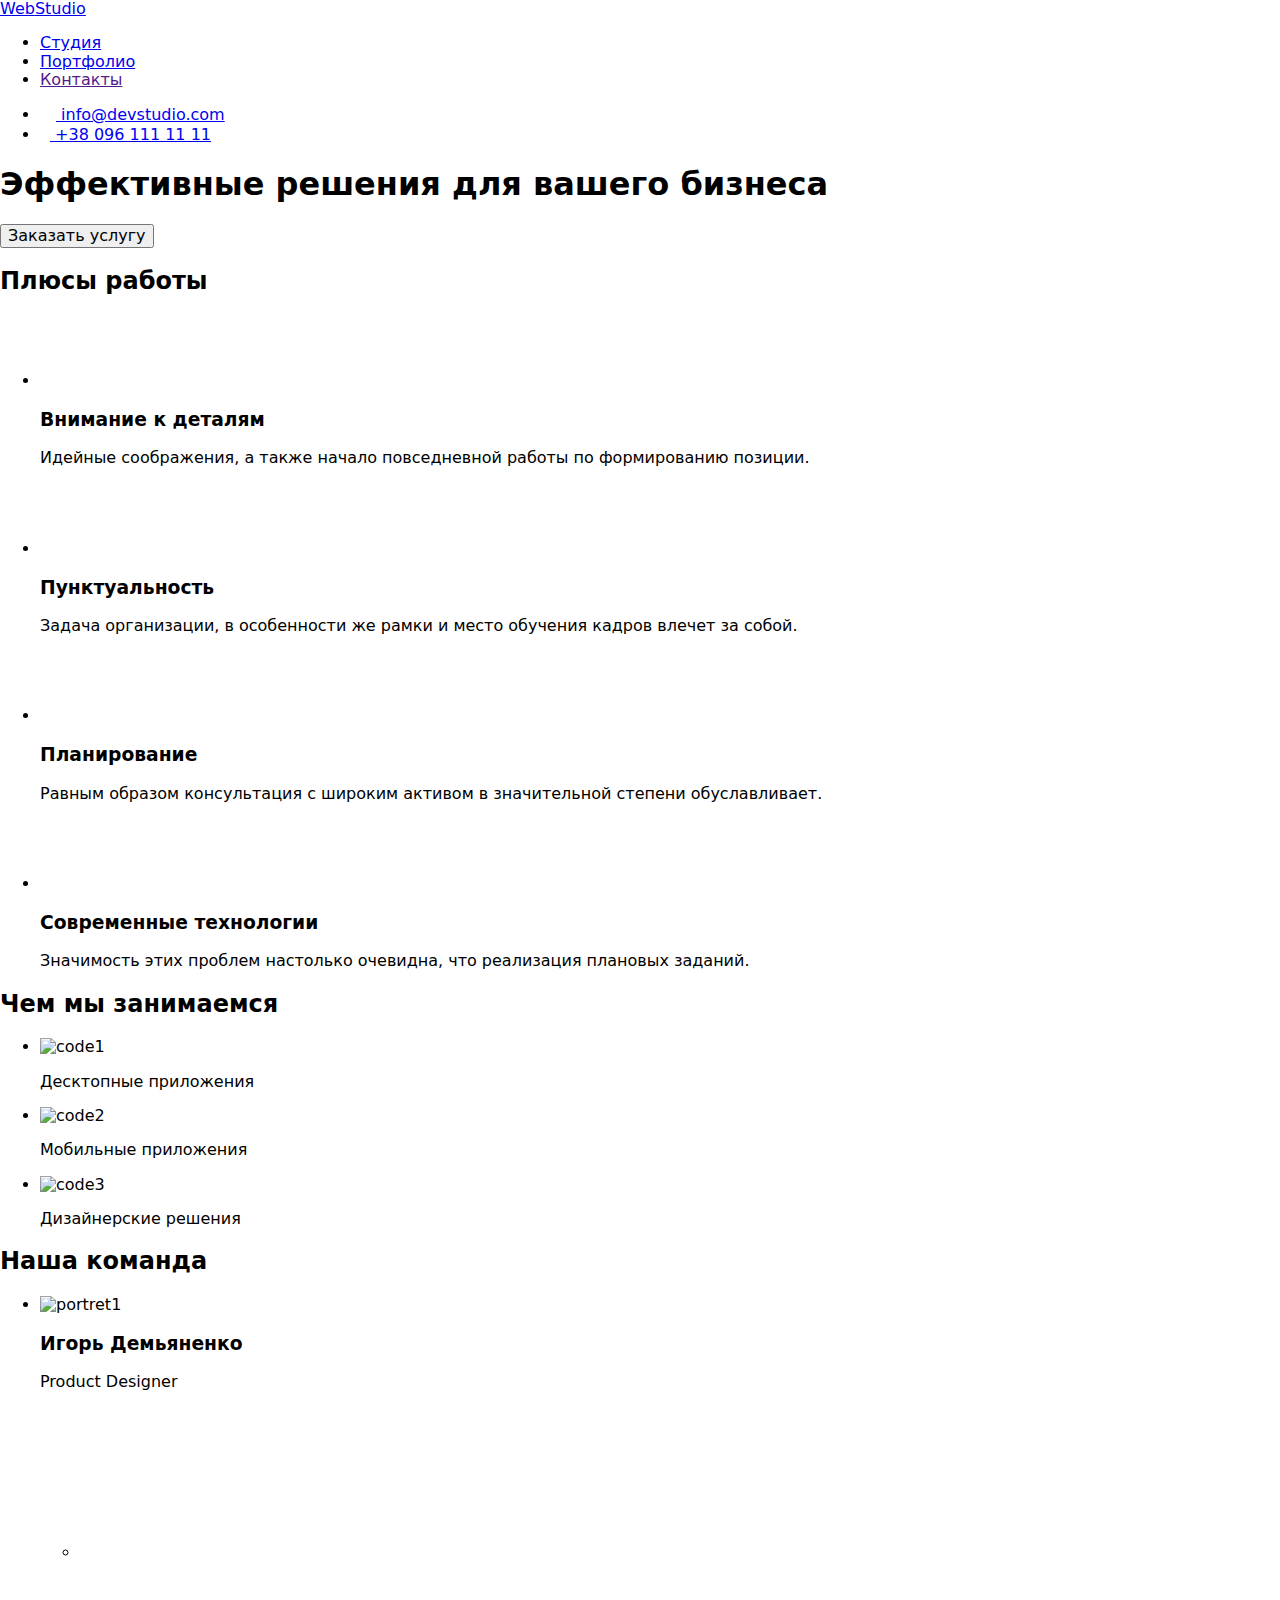
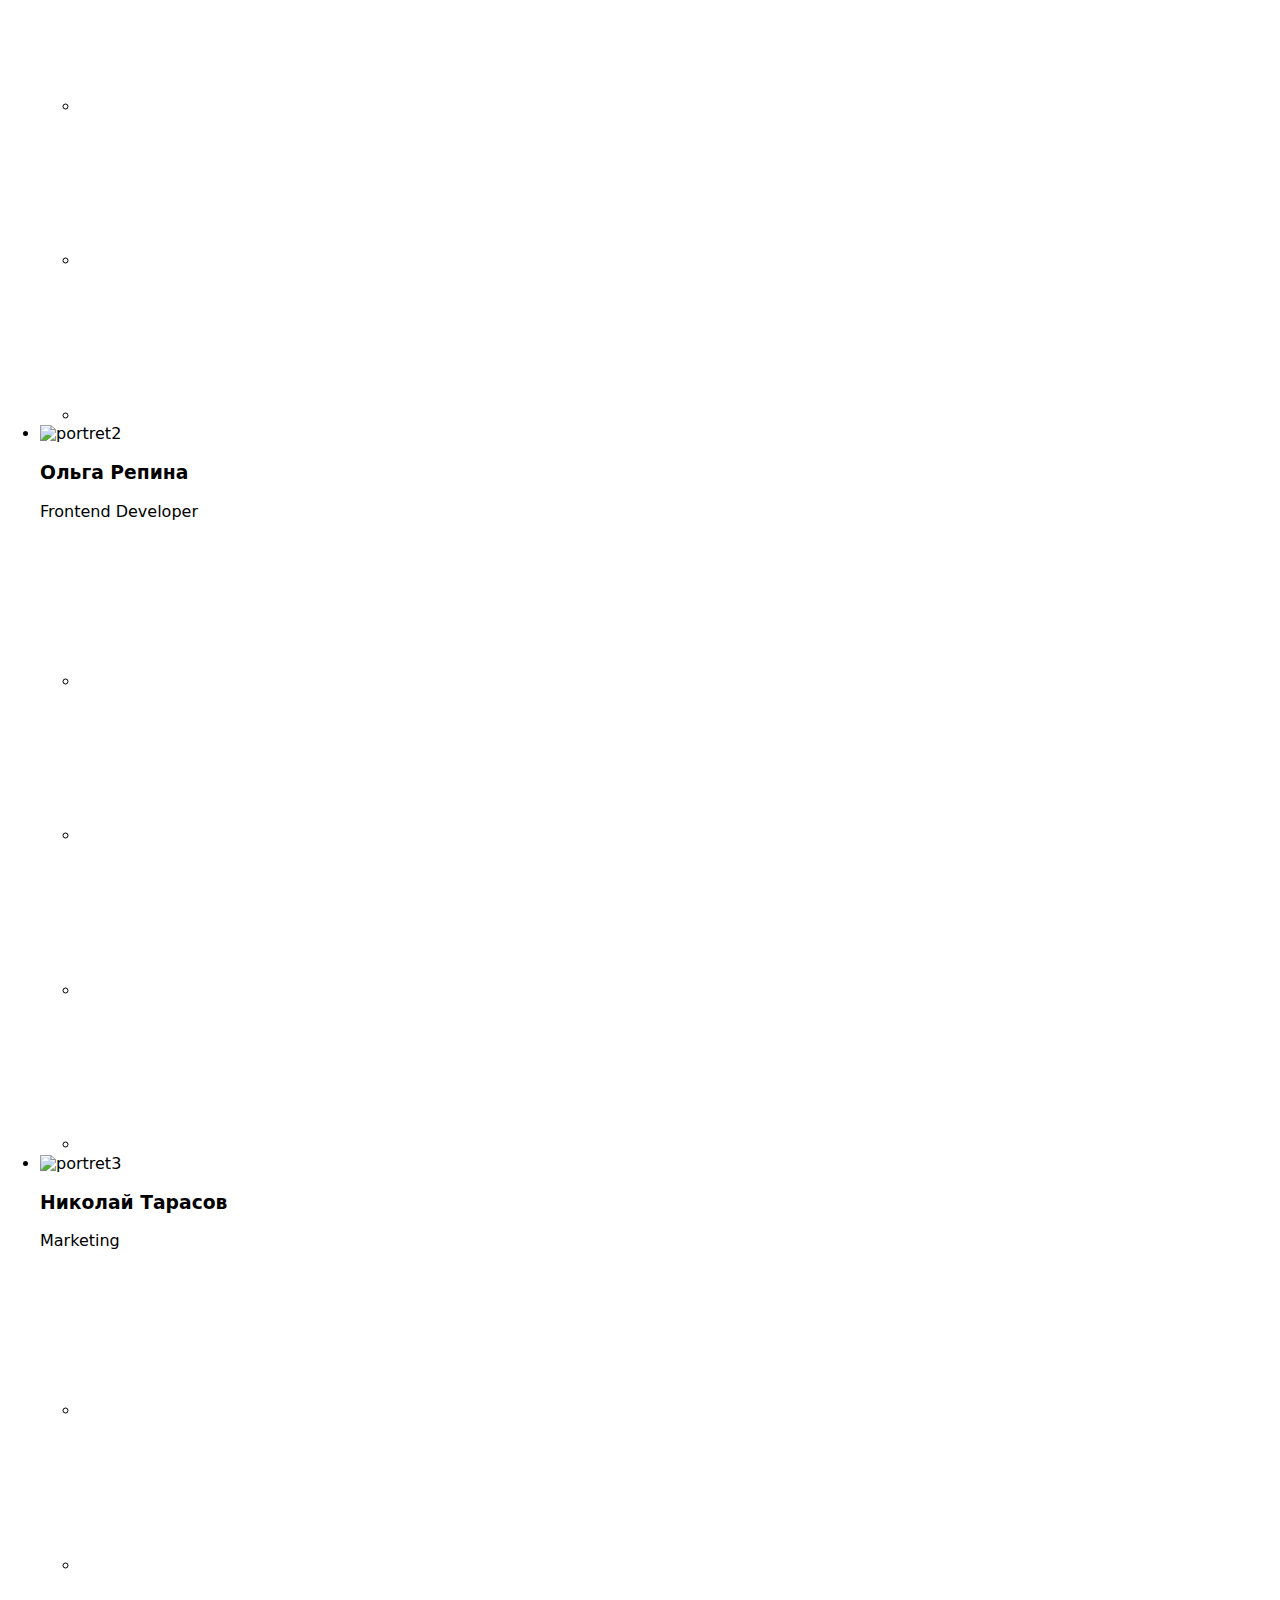
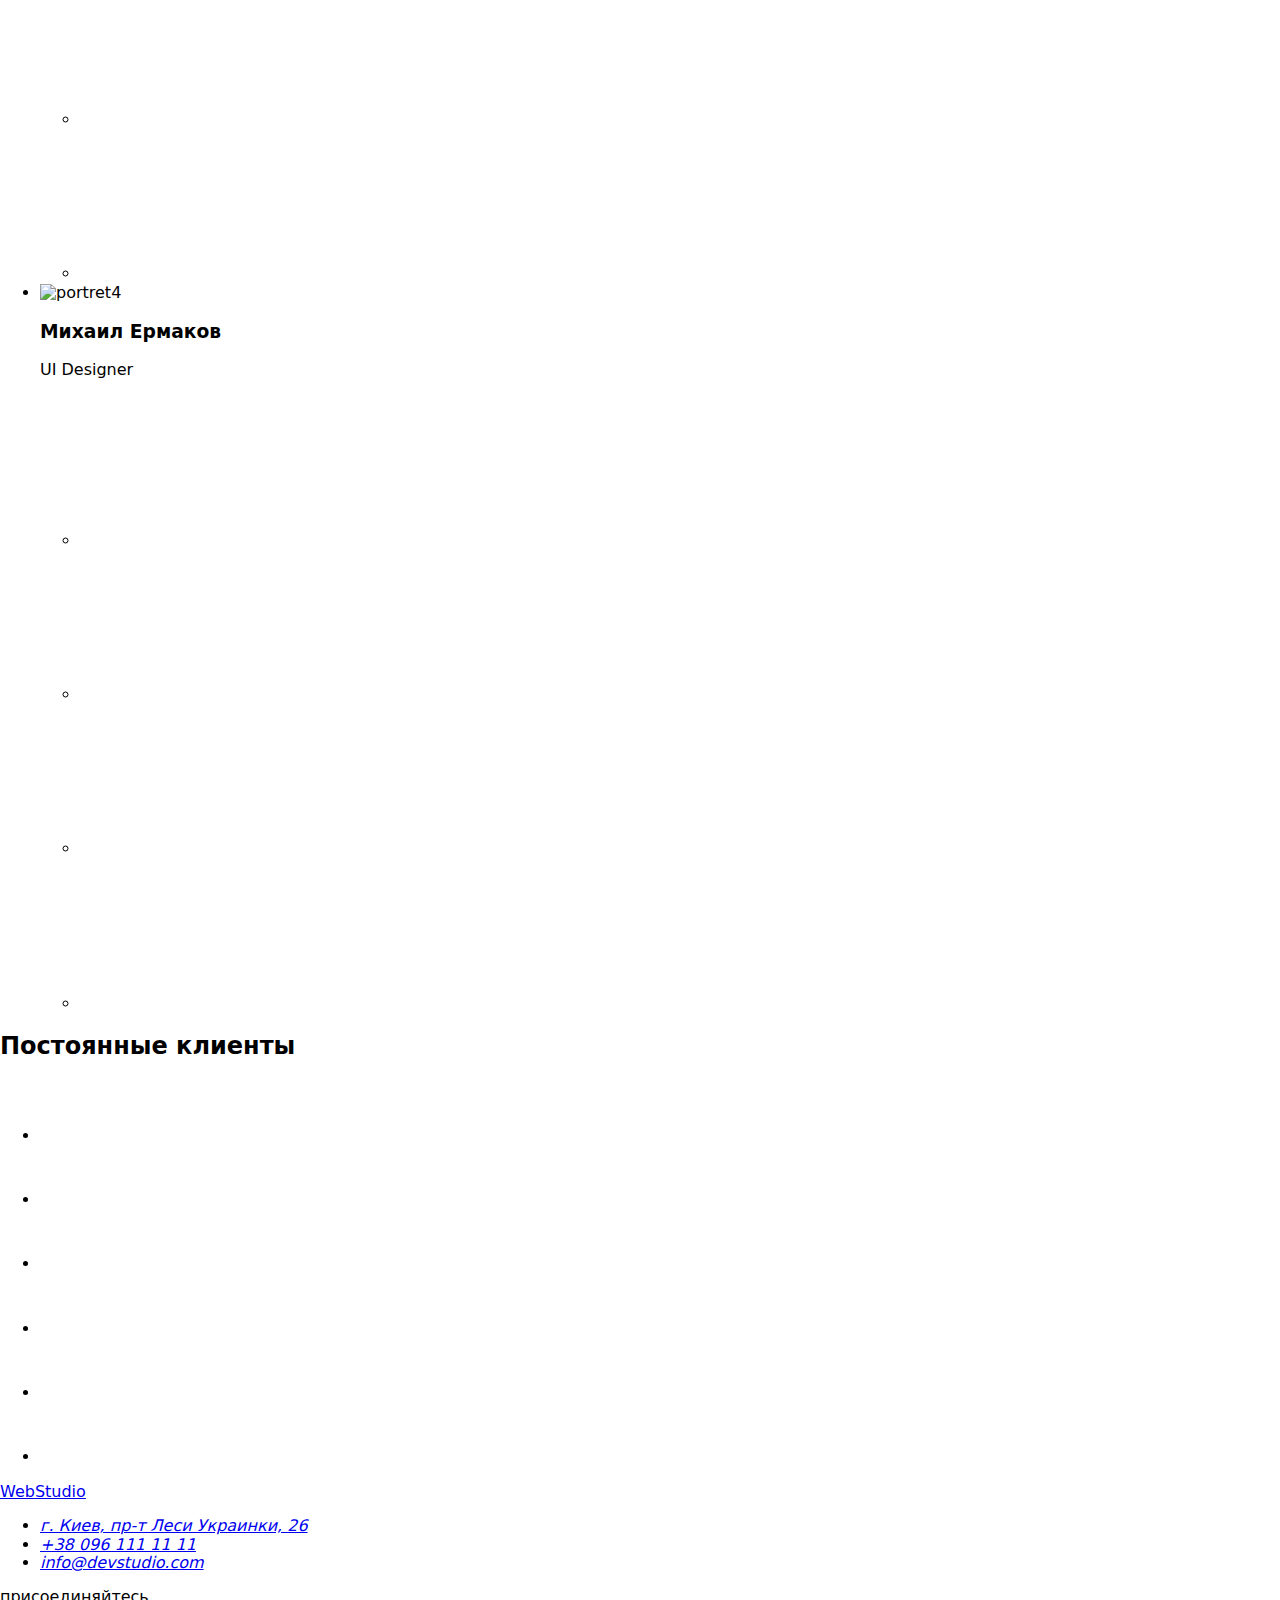
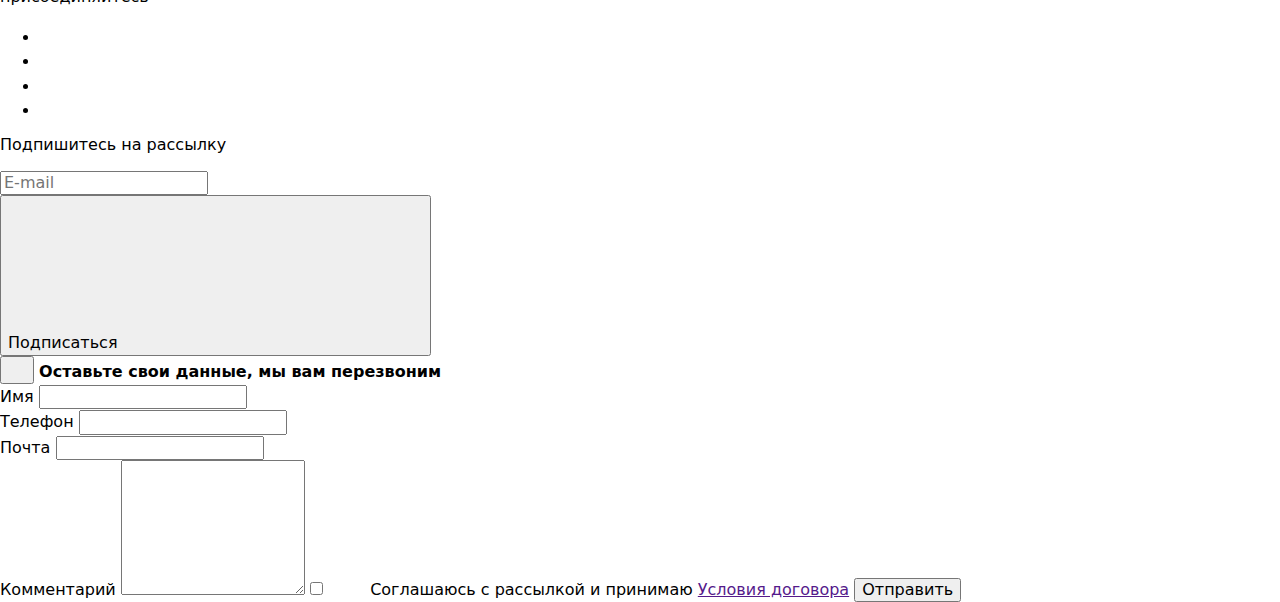
==== index.html @ b05cff01 "Add files via upload" ====
<!DOCTYPE html>
<html lang="ru">
  <head>
    <meta charset="UTF-8" />
    <meta http-equiv="X-UA-Compatible" content="IE=edge" />
    <meta name="viewport" content="width=device-width, initial-scale=1.0" />
    <title>Document</title>

    <!--нормализация стилей-->
    <link
      rel="stylesheet"
      href="https://cdn.jsdelivr.net/npm/modern-normalize@1.1.0/modern-normalize.min.css"
    />

    <!--стили css-->
    <link rel="stylesheet" href="css/style.css"/>
    <link rel="stylesheet" href="./sass/main.css.map">

    <!--шрифты-->

    <link rel="preconnect" href="https://fonts.googleapis.com" />
    <link rel="preconnect" href="https://fonts.gstatic.com" crossorigin />
    <link
      href="https://fonts.googleapis.com/css2?family=Raleway:wght@700&family=Roboto:wght@400;500;700;900&display=swap"
      rel="stylesheet"
    />
  </head>
  <body>
    <header class="header">
      <div class="container header-container">
        <nav class="nav">
          <a class="list link" href="/">Web<span class="list-logo">Studio</span></a
          >
          <ul class="nav-list list">
            <li class="nav-list-item">
              <a class="nav-link current link" href="./index.html"> Студия </a>
            </li>
            <li class="nav-list-item">
              <a class="nav-link link" href="./portfolio.html"> Портфолио </a>
            </li>
            <li><a class="nav-link link" href=""> Контакты </a></li>
          </ul>
        </nav>

        <ul class="header-info-txt list">
          <li class="header-info-item">
            <a class="header-info link" href="mailoto:info@devstudio.com">
              <svg class="header-ikon" width="16px" height="12px">
                <use href="./img/icons.svg/icons.svg.svg#post"></use>
              </svg>
              info@devstudio.com
            </a>
          </li>
          <li>
            <a class="header-info link" href="tel:+380961111111">
              <svg class="header-ikon" width="10px" height="16px">
                <use href="./img/icons.svg/icons.svg.svg#tel"></use>
              </svg>
              +38 096 111 11 11
            </a>
          </li>
        </ul>
      </div>
    </header>

    <main>
      <section class="hero overlay">
        <div class="container">
          <h1 class="hero-title">Эффективные решения для вашего бизнеса</h1>
          <button class="main_btn" type="button" data-modal-open>
            <span class="button-txt">Заказать услугу</span>
          </button>
        </div>
      </section>

      <section class="work-adds section">
        <div class="container">
          <h2 class="adds-title-main">Плюсы работы</h2>
          <ul class="adds-about list">
            <li class="adds-list">
              <div class="adds-antenna">
                <svg class="" width="70" height="70">
                  <use href="./img/icons.svg/icons.svg.svg#antenna"></use>
                </svg>
              </div>
              <h3 class="adds-title">Внимание к деталям</h3>
              <p class="adds-text">
                Идейные соображения, а также начало повседневной работы по
                формированию позиции.
              </p>
            </li>
            <li class="adds-list adds-clock">
              <div class="adds-antenna">
                <svg class="" width="70" height="70">
                  <use href="./img/icons.svg/icons.svg.svg#clock"></use>
                </svg>
              </div>
              <h3 class="adds-title">Пунктуальность</h3>
              <p class="adds-text">
                Задача организации, в особенности же рамки и место обучения
                кадров влечет за собой.
              </p>
            </li>
            <li class="adds-list adds-diagram">
              <div class="adds-antenna">
                <svg class="" width="70" height="70">
                  <use href="./img/icons.svg/icons.svg.svg#comp"></use>
                </svg>
              </div>
              <h3 class="adds-title">Планирование</h3>
              <p class="adds-text">
                Равным образом консультация с широким активом в значительной
                степени обуславливает.
              </p>
            </li>
            <li class="adds-list adds-astronaut">
              <div class="adds-antenna">
                <svg class="" width="70" height="70">
                  <use href="./img/icons.svg/icons.svg.svg#astronaut"></use>
                </svg>
              </div>
              <h3 class="adds-title">Современные технологии</h3>
              <p class="adds-text">
                Значимость этих проблем настолько очевидна, что реализация
                плановых заданий.
              </p>
            </li>
          </ul>
        </div>
      </section>

      <section class="about section">
        <div class="container">
          <h2 class="about-us">Чем мы занимаемся</h2>
          <ul class="about-us-list list">
            <li class="about-us-img">
              <div class="about-container">
                <img src="img/img.jpg" alt="code1" width="370" />
                <p class="about-txt">Десктопные приложения</p>
              </div>
            </li>

            <li class="about-us-img">
              <div class="about-container">
                <img src="img/img(1).jpg" alt="code2" width="370" />
                <p class="about-txt">Мобильные приложения</p>
              </div>
            </li>

            <li class="about-us-img">
              <div class="about-container">
                <img src="img/img(2).jpg" alt="code3" width="370" />
                <p class="about-txt">Дизайнерские решения</p>
              </div>
            </li>
          </ul>
        </div>
      </section>

      <section class="team section">
        <div class="container">
          <h2 class="team-title">Наша команда</h2>

          <ul class="team-people list">
            <li class="team-people-img">
              <img
                src="img/port.1.jpg"
                alt="portret1"
                width="270"
                height="260"
              />
              <div class="team-people-info">
                <h3 class="team-names">Игорь Демьяненко</h3>
                <p class="team-work">Product Designer</p>
                <ul class="social list link">
                  <li class="social-item">
                    <a class="social-link" href="" aria-label="instagram">
                      <svg class="team-icons">
                        <use
                          class="displsy"
                          href="./img/icons.svg/icons.svg.svg#instagram"
                        ></use>
                      </svg>
                    </a>
                  </li>

                  <li class="social-item">
                    <a class="social-link" href="" aria-label="twitter">
                      <svg class="team-icons">
                        <use
                          href="./img/icons.svg/icons.svg.svg#twitter"
                          width="20px"
                          height="20px"
                        ></use>
                      </svg>
                    </a>
                  </li>

                  <li class="social-item">
                    <a class="social-link" href="" aria-label="facebook">
                      <svg class="team-icons">
                        <use
                          href="./img/icons.svg/icons.svg.svg#faceboock"
                          width="20px"
                          height="20px"
                        ></use>
                      </svg>
                    </a>
                  </li>

                  <li class="social-item">
                    <a class="social-link" href="" aria-label="linkedin">
                      <svg class="team-icons">
                        <use
                          href="./img/icons.svg/icons.svg.svg#linkedin"
                          width="20px"
                          height="20px"
                        ></use>
                      </svg>
                    </a>
                  </li>
                </ul>
              </div>
            </li>

            <li class="team-people-img">
              <img
                src="img/port.2.jpg"
                alt="portret2"
                width="270"
                height="260"
              />
              <div class="team-people-info">
                <h3 class="team-names">Ольга Репина</h3>
                <p class="team-work">Frontend Developer</p>

                <ul class="social list link">
                  <li class="social-item">
                    <a class="social-link" href="" aria-label="instagram">
                      <svg class="team-icons">
                        <use
                          class="displsy"
                          href="./img/icons.svg/icons.svg.svg#instagram"
                        ></use>
                      </svg>
                    </a>
                  </li>
                  <li class="social-item">
                    <a class="social-link" href="" aria-label="twitter">
                      <svg class="team-icons">
                        <use
                          href="./img/icons.svg/icons.svg.svg#twitter"
                          width="20px"
                          height="20px"
                        ></use>
                      </svg>
                    </a>
                  </li>

                  <li class="social-item">
                    <a class="social-link" href="" aria-label="facebook">
                      <svg class="team-icons">
                        <use
                          href="./img/icons.svg/icons.svg.svg#faceboock"
                          width="20px"
                          height="20px"
                        ></use>
                      </svg>
                    </a>
                  </li>

                  <li class="social-item">
                    <a class="social-link" href="" aria-label="linkedin">
                      <svg class="team-icons">
                        <use
                          href="./img/icons.svg/icons.svg.svg#linkedin"
                          width="20px"
                          height="20px"
                        ></use>
                      </svg>
                    </a>
                  </li>
                </ul>
              </div>
            </li>

            <li class="team-people-img">
              <img
                src="img/port3.jpg"
                alt="portret3"
                width="270"
                height="260"
              />
              <div class="team-people-info">
                <h3 class="team-names">Николай Тарасов</h3>
                <p class="team-work">Marketing</p>

                <ul class="social list link">
                  <li class="social-item">
                    <a class="social-link" href="" aria-label="instagram">
                      <svg class="team-icons">
                        <use
                          class="displsy"
                          href="./img/icons.svg/icons.svg.svg#instagram"
                        ></use>
                      </svg>
                    </a>
                  </li>

                  <li class="social-item">
                    <a class="social-link" href="" aria-label="twitter">
                      <svg class="team-icons">
                        <use
                          href="./img/icons.svg/icons.svg.svg#twitter"
                          width="20px"
                          height="20px"
                        ></use>
                      </svg>
                    </a>
                  </li>

                  <li class="social-item">
                    <a class="social-link" href="" aria-label="facebook">
                      <svg class="team-icons">
                        <use
                          href="./img/icons.svg/icons.svg.svg#faceboock"
                          width="20px"
                          height="20px"
                        ></use>
                      </svg>
                    </a>
                  </li>

                  <li class="social-item">
                    <a class="social-link" href="" aria-label="linkedin">
                      <svg class="team-icons">
                        <use
                          href="./img/icons.svg/icons.svg.svg#linkedin"
                          width="20px"
                          height="20px"
                        ></use>
                      </svg>
                    </a>
                  </li>
                </ul>
              </div>
            </li>

            <li class="team-people-img">
              <img
                src="img/port.4.jpg"
                alt="portret4"
                width="270"
                height="260"
              />
              <div class="team-people-info">
                <h3 class="team-names">Михаил Ермаков</h3>
                <p class="team-work">UI Designer</p>

                <ul class="social list link">
                  <li class="social-item">
                    <a class="social-link" href="" aria-label="instagram">
                      <svg class="team-icons">
                        <use
                          class="displsy"
                          href="./img/icons.svg/icons.svg.svg#instagram"
                        ></use>
                      </svg>
                    </a>
                  </li>

                  <li class="social-item">
                    <a class="social-link" href="" aria-label="twitter">
                      <svg class="team-icons">
                        <use
                          href="./img/icons.svg/icons.svg.svg#twitter"
                          width="20px"
                          height="20px"
                        ></use>
                      </svg>
                    </a>
                  </li>
                  <li class="social-item">
                    <a class="social-link" href="" aria-label="facebook">
                      <svg class="team-icons">
                        <use
                          href="./img/icons.svg/icons.svg.svg#faceboock"
                          width="20px"
                          height="20px"
                        ></use>
                      </svg>
                    </a>
                  </li>
                  <li class="social-item">
                    <a class="social-link" href="" aria-label="linkedin">
                      <svg class="team-icons">
                        <use
                          href="./img/icons.svg/icons.svg.svg#linkedin"
                          width="20px"
                          height="20px"
                        ></use>
                      </svg>
                    </a>
                  </li>
                </ul>
              </div>
            </li>
          </ul>
        </div>
      </section>

      <section>
        <div class="container">
          <h2 class="clients">Постоянные клиенты</h2>
          <ul class="clients-all list link">
            <li class="clients-info">
              <a class="clients-href" href="" aria-label="yaco">
                <svg class="clients-link" width="106" height="60">
                  <use href="./img/icons.svg/icons.svg.svg#icon-Logo-1"></use>
                </svg>
              </a>
            </li>
            <li class="clients-info">
              <a class="clients-href" href="" aria-label="yaco">
                <svg class="clients-link" width="106" height="60">
                  <use href="./img/icons.svg/icons.svg.svg#icon-Logo-3"></use>
                </svg>
              </a>
            </li>
            <li class="clients-info">
              <a class="clients-href" href="" aria-label="round">
                <svg class="clients-link" width="106" height="60">
                  <use href="./img/icons.svg/icons.svg.svg#icon-Logo-4"></use>
                </svg>
              </a>
            </li>
            <li class="clients-info">
              <a class="clients-href" href="" aria-label="foster">
                <svg class="clients-link" width="106" height="60">
                  <use href="./img/icons.svg/icons.svg.svg#icon-Logo-5"></use>
                </svg>
              </a>
            </li>
            <li class="clients-info">
              <a class="clients-href" href="" aria-label="brand">
                <svg class="clients-link" width="106" height="60">
                  <use href="./img/icons.svg/icons.svg.svg#icon-Logo-6"></use>
                </svg>
              </a>
            </li>
            <li class="clients-info">
              <a class="clients-href" href="" aria-label="line">
                <svg class="clients-link" width="106" height="60">
                  <use href="./img/icons.svg/icons.svg.svg#icon-Logo-2"></use>
                </svg>
              </a>
            </li>
          </ul>
        </div>
      </section>
    </main>

    <footer class="footer">
      <div class="container footer-box">
        <div class="rg-adress">
          <a class="header-list-footer link" href="/"
            >Web<span class="footer-logo">Studio</span></a
          >

          <address class="footer-addres link">
            <ul class="footer-list list">
              <li class="footer-list-item">
                <a
                  class="footer-item-first link"
                  href="г. Киев, пр-т Леси Украинки, 26"
                  >г. Киев, пр-т Леси Украинки, 26</a
                >
              </li>
              <li class="footer-list-item">
                <a class="footer-item link" href="tel:+380961111111"
                  >+38 096 111 11 11</a
                >
              </li>
              <li class="footer-list-item">
                <a class="footer-item link" href="mailoto:info@devstudio.com"
                  >info@devstudio.com</a
                >
              </li>
            </ul>
          </address>
        </div>

        <div class="footer-social-linc">
          <p class="footer-title">присоединяйтесь</p>
          <ul class="footer-media link list">
            <li class="footer-list-media">
              <a class="footer-link" href="">
                <svg class="footer-icons" width="20"
                    height="20">
                  <use
                    
                    href="./img/icons.svg/icons.svg.svg#instagram"
                    
                  ></use>
                </svg>
              </a>
            </li>

            <li class="footer-list-media">
              <a class="footer-link" href="">
                <svg class="footer-icons" width="20"
                    height="20">
                  <use
                    class=""
                    href="./img/icons.svg/icons.svg.svg#twitter"
                    
                  ></use>
                </svg>
              </a>
            </li>

            <li class="footer-list-media">
              <a class="footer-link" href="">
                <svg class="footer-icons" width="20"
                    height="20">
                  <use
                    class=""
                    href="./img/icons.svg/icons.svg.svg#faceboock"
                    
                  ></use>
                </svg>
              </a>
            </li>

            <li class="footer-list-media">
              <a class="footer-link" href="">
                <svg class="footer-icons" width="20"
                    height="20">
                  <use
                    class=""
                    href="./img/icons.svg/icons.svg.svg#linkedin"
                    
                  ></use>
                </svg>
              </a>
            </li>
          </ul>
        </div>
        <div class="subscribe-box">
          
            <p class="subscribe-txt">Подпишитесь на рассылку</p>
            <div class="form-fild-global">
            <form >
              <div class="form-fild">
            <label class="subscribe-label" for="Femail"></label>
            <input class="subscribe-input" name="Femail" id="Femail" type="text" placeholder="E-mail">
            </form>
          </div>
            <button class="subscribe-btn" type="submit">Подписаться
            <svg class="subscribe-icons">
                  <use
                    href="./img/icons.svg/icons.svg.svg#icon-icon-send"
                  ></use>
                </svg>
                </button>
          </div>
      </div>
    </footer>

    <!-- modal window-->

    <div class="backdrop is-hidden" data-modal>
      <div class="modal-wrapper">
        <button class="modal-btn" type="button" data-modal-close>
          <svg class="btm-modal-icon"width="18"
              height="18">
            <use
              
              href="./img/icons.svg/icons.svg.svg#icon-close-black"
              
            ></use>
          </svg>
        </button>
        <b class="modal-name">Оставьте свои данные, мы вам перезвоним</b>

        <form action="form" autocomplete="on">
          <div class="form-container">
            <div class="form-lines">
              <label class="form-label" for="name"> Имя</label>
               
              <input
                class="form-input"
                type="text"
                name="username"
                minlength="3"
                id="name"
                required
              />
          <svg class="icon-username icon"width="18"
              height="18">
            <use
             
              href="./img/icons.svg/icons.svg.svg#icon-person"
              
            ></use>
          </svg>
            </div>

            <div class="form-lines">
              <label 
              class="form-label"
               for="phone">
               Телефон
              </label>
            <input 
              class="form-input" 
              type="tel"
               id="phone"
               required />

                <svg class="icon-phone icon" width="18"
              height="18">
            <use
              class=""
              href="./img/icons.svg/icons.svg.svg#icon-phone"
              
            ></use>
          </svg>

              
            </div>

            <div class="form-lines">
              <label for="email" class="form-label">Почта</label>
              <input class="form-input" type="email" id="email" />
              <svg class="icon-email icon" width="18"
              height="18">
            <use
              class=""
              href="./img/icons.svg/icons.svg.svg#icon-email"
              
            ></use>
          </svg>
            </div>
             <label>
    
            <div class="">
              <label class="form-label" for="massage">Комментарий</label>
              <textarea
                class="form-textarea"
                name="massage"
                id="massage"
                rows="7"
                placeholder="Введите текст" >
              </textarea>

              <label for="agreement">
                <input class="form-checkbox" type="checkbox" name="agreement" id="agreement">

                <span class="agreement-box">
                  <svg class="agreement-icon" width="16" height="15">
            <use
              href="./img/icons.svg/icons.svg.svg#icon-Vector-4"

            ></use>
          </svg>
          <svg class="agreement-icon-done" width="16" height="15">
            <use
             
              href="./img/icons.svg/icons.svg.svg#icon-Vector-5"
              
            ></use>
          </svg>
                </span>
             </label>
                <span class="agreement-txt">Соглашаюсь с рассылкой и принимаю
                <a class="agreement-link" href="">Условия договора</a></span>

              

             </label>
                <button type="submit" class="btn-subbmit">Отправить</button>
             </label>

              <form>
            </div>
          </div>
        </form>
      </div>
    </div>

    <script src="./js/modal.js"></script>
  </body>
</html>
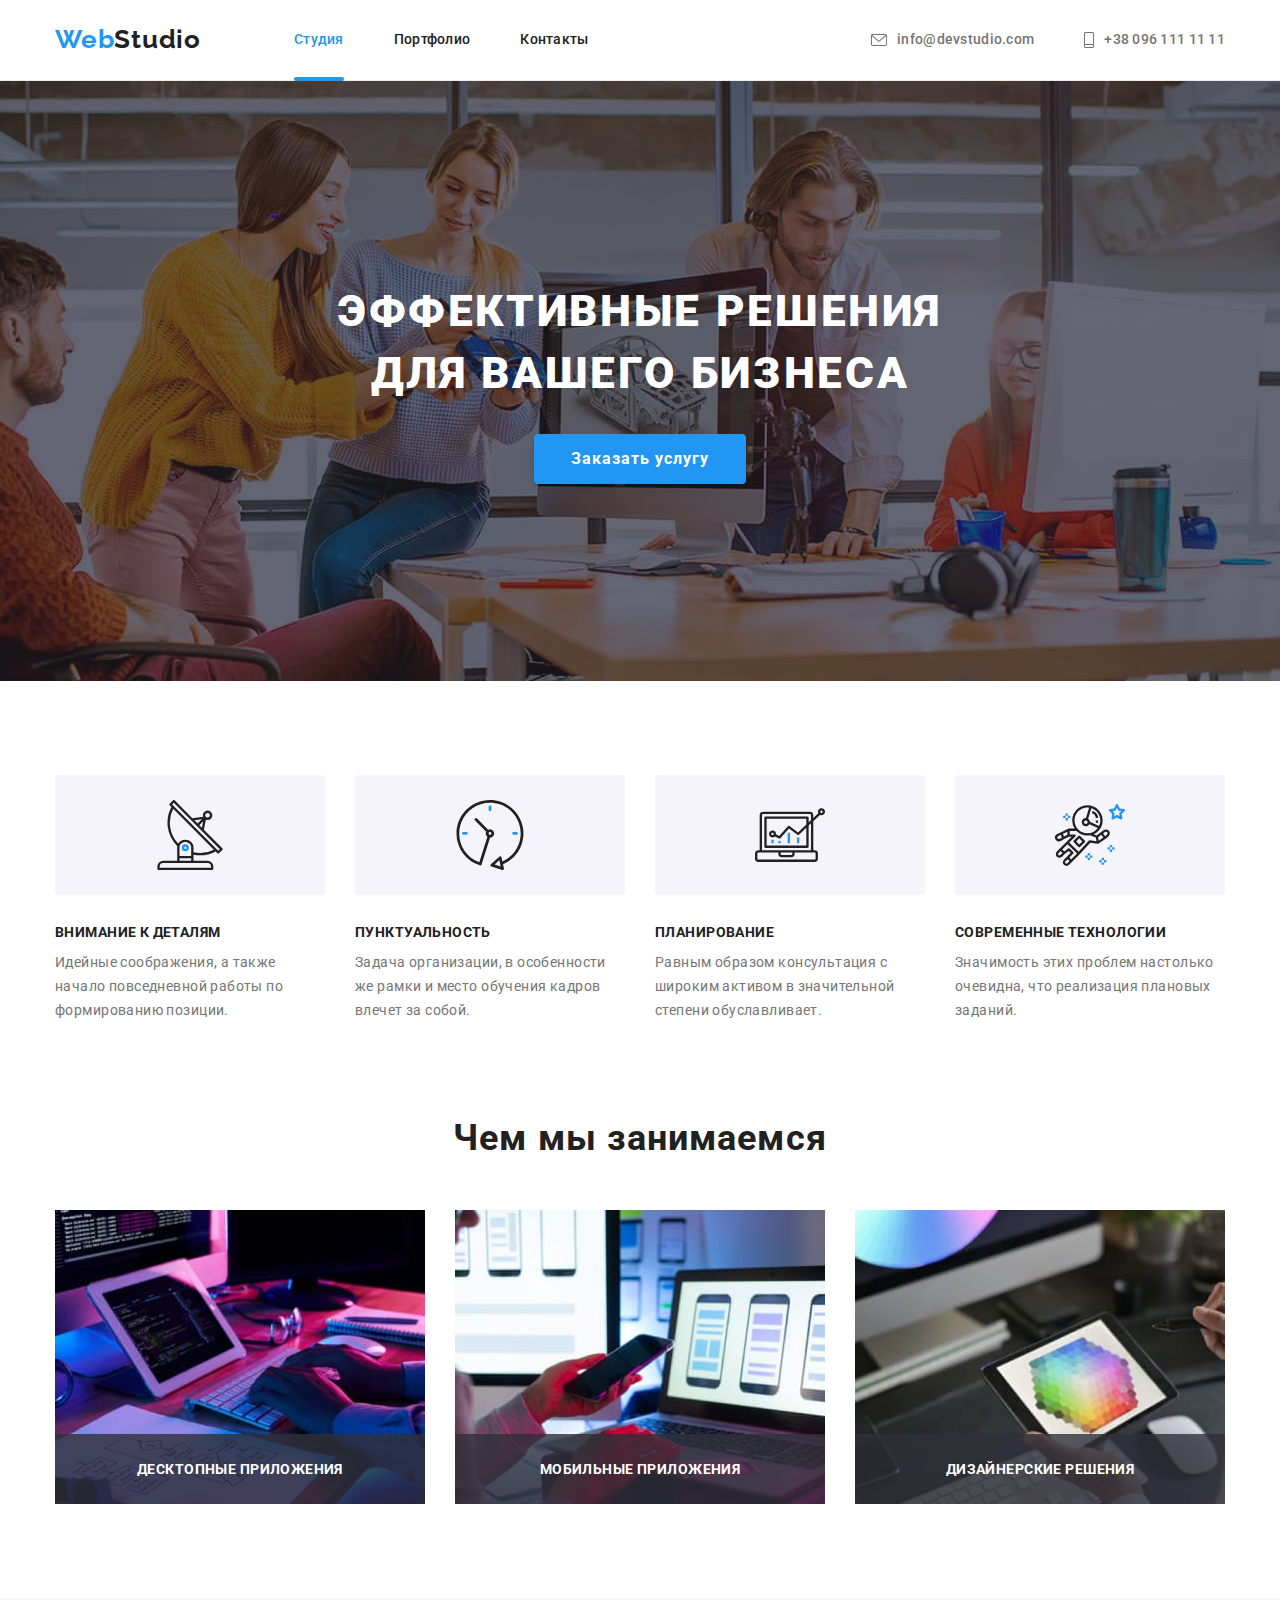
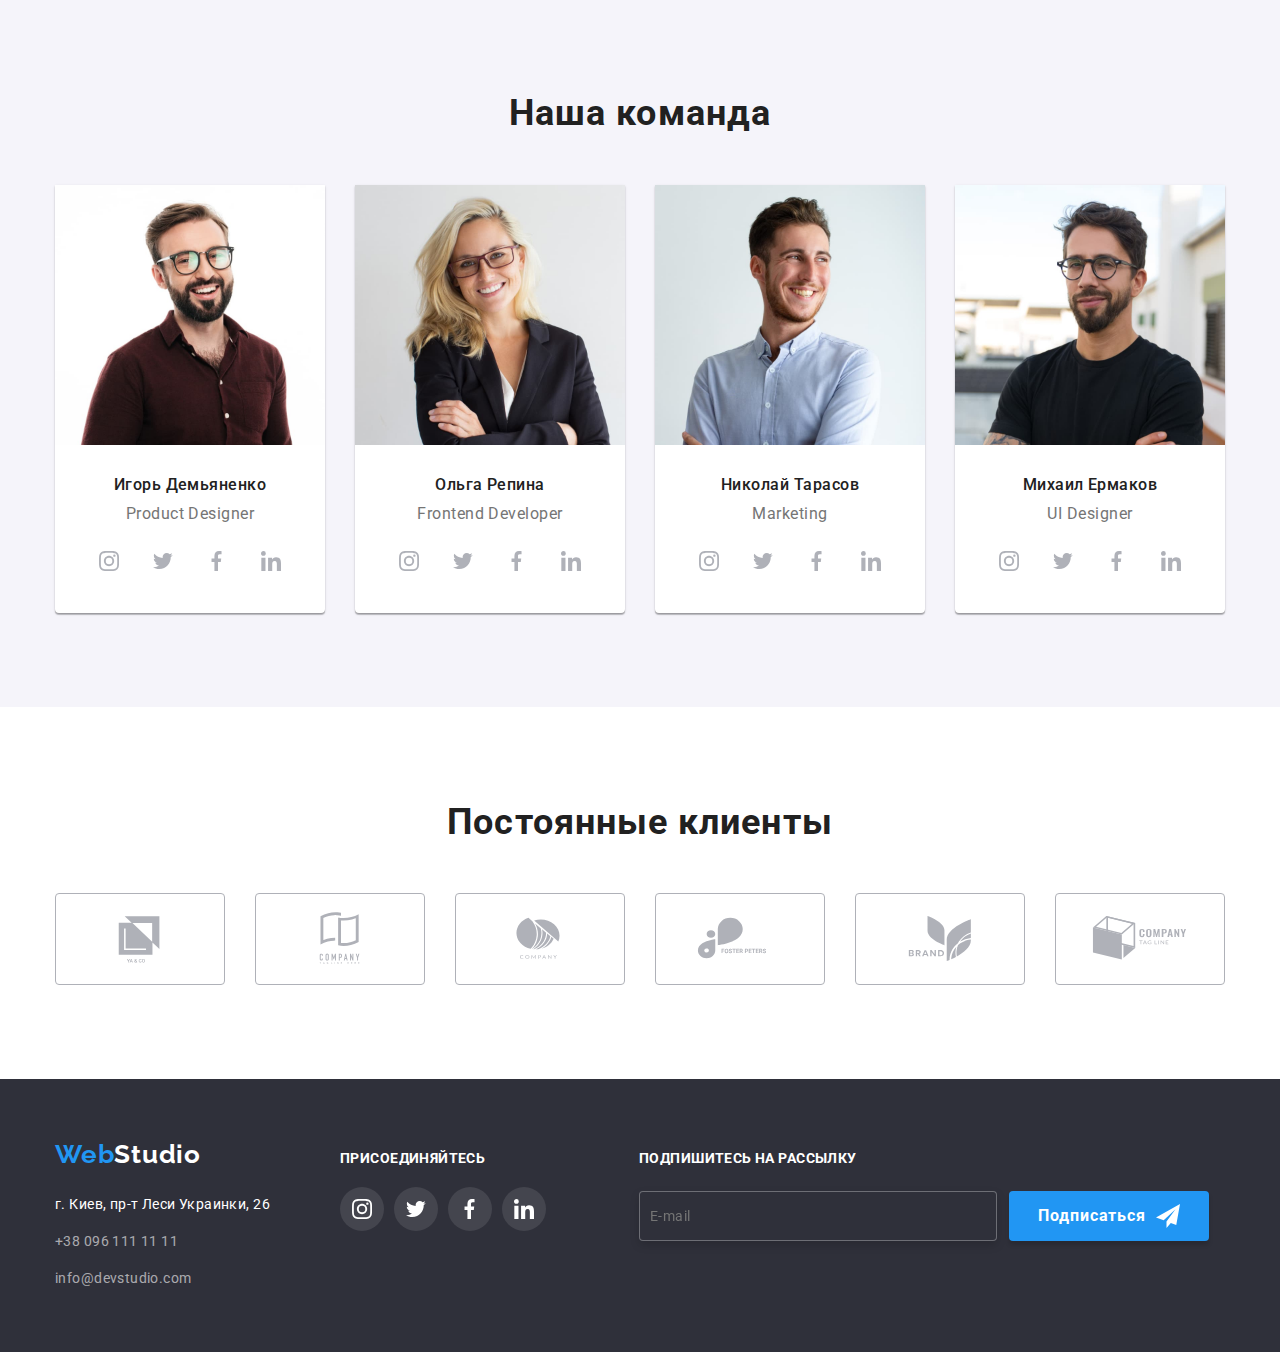
==== commit 95613299: "Add files via upload" ====
--- a/index.html
+++ b/index.html
@@ -12,9 +12,10 @@
       href="https://cdn.jsdelivr.net/npm/modern-normalize@1.1.0/modern-normalize.min.css"
     />
 
-    <!--стили css-->
-    <link rel="stylesheet" href="css/style.css"/>
-    <link rel="stylesheet" href="./sass/main.css.map">
+    <!--стили css
+    <link rel="stylesheet" href="css/style.css" />-->
+    <link rel="stylesheet" href="css/main.min.css">
+
 
     <!--шрифты-->
 
@@ -27,33 +28,34 @@
   </head>
   <body>
     <header class="header">
-      <div class="container header-container">
-        <nav class="nav">
-          <a class="list link" href="/">Web<span class="list-logo">Studio</span></a
+      <div class="container header_container">
+        <nav class="header_nav">
+          <a class="header_list link" href="/"
+            >Web<span class="header_list-logo">Studio</span></a
           >
-          <ul class="nav-list list">
-            <li class="nav-list-item">
-              <a class="nav-link current link" href="./index.html"> Студия </a>
-            </li>
-            <li class="nav-list-item">
-              <a class="nav-link link" href="./portfolio.html"> Портфолио </a>
-            </li>
-            <li><a class="nav-link link" href=""> Контакты </a></li>
+          <ul class="header_nav-list list">
+            <li class="header_nav-list-item">
+              <a class="header_nav-link header_current link" href="./index.html"> Студия </a>
+            </li>
+            <li class="header_nav-list-item">
+              <a class="header_nav-link link" href="./portfolio.html"> Портфолио </a>
+            </li>
+            <li><a class="header_nav-link link" href=""> Контакты </a></li>
           </ul>
         </nav>
 
-        <ul class="header-info-txt list">
-          <li class="header-info-item">
-            <a class="header-info link" href="mailoto:info@devstudio.com">
-              <svg class="header-ikon" width="16px" height="12px">
+        <ul class="header_info-txt list">
+          <li class="header_info-item">
+            <a class="header_info link" href="mailoto:info@devstudio.com">
+              <svg class="header_ikon" width="16px" height="12px">
                 <use href="./img/icons.svg/icons.svg.svg#post"></use>
               </svg>
               info@devstudio.com
             </a>
           </li>
           <li>
-            <a class="header-info link" href="tel:+380961111111">
-              <svg class="header-ikon" width="10px" height="16px">
+            <a class="header_info link" href="tel:+380961111111">
+              <svg class="header_ikon" width="10px" height="16px">
                 <use href="./img/icons.svg/icons.svg.svg#tel"></use>
               </svg>
               +38 096 111 11 11
@@ -177,7 +179,7 @@
                     <a class="social-link" href="" aria-label="instagram">
                       <svg class="team-icons">
                         <use
-                          class="displsy"
+                          
                           href="./img/icons.svg/icons.svg.svg#instagram"
                         ></use>
                       </svg>
@@ -462,7 +464,7 @@
 
     <footer class="footer">
       <div class="container footer-box">
-        <div class="rg-adress">
+        <div>
           <a class="header-list-footer link" href="/"
             >Web<span class="footer-logo">Studio</span></a
           >
@@ -549,7 +551,7 @@
         <div class="subscribe-box">
           
             <p class="subscribe-txt">Подпишитесь на рассылку</p>
-            <div class="form-fild-global">
+            <div class="subscribe-form-fild">
             <form >
               <div class="form-fild">
             <label class="subscribe-label" for="Femail"></label>
--- a/css/style.css
+++ b/css/style.css
@@ -0,0 +1,1130 @@
+/*font-family: 'Raleway', sans-serif;
+font-family: 'Roboto', sans-serif;
+:root {
+  --first-txt-color: #ffffff;
+  --title-txt-color: #212121;
+  --main-txt-color: #757575;
+  --footer-info-txt: rgba(255, 255, 255, 0.6);
+  --accent-txt-color: #2196f3;
+  --background-color: #2f303a;
+  --background-color-team: #f5f4fa;
+
+  --main-font: "Roboto", sans-serif;
+  --second-font: "Raleway", sans-serif;
+}
+*/
+/*
+.list {
+  padding-left: 0;
+  margin-top: 0;
+  margin-bottom: 0;
+  list-style: none;
+}
+.link {
+  text-decoration: none;
+}
+
+body {
+  font-family: var(--main-font);
+  font-size: 14px;
+  line-height: 1.14;
+  letter-spacing: 0.03em;
+  color: var(--title-txt-color);
+}
+
+h1,
+h2,
+h3,
+h4,
+p {
+  margin: 0;
+  padding: 0;
+}
+ul {
+  padding: 0;
+  margin: 0;
+}
+
+.section {
+  padding-top: 94px;
+  padding-bottom: 94px;
+}
+
+.container {
+  width: 1200px;
+  padding-left: 15px;
+  padding-right: 15px;
+  margin-right: auto;
+  margin-left: auto;
+}
+*/
+/*
+.header {
+  border-bottom: var(--first-txt-color);
+  background-color: var(--first-txt-color);
+  border-bottom: 1px solid #ececec;
+}
+
+.header-info-txt {
+  margin-left: auto;
+  display: flex;
+}
+
+.header-ikon {
+  fill: var(--main-txt-color);
+  margin-right: 10px;
+  fill: currentColor;
+  transition: color 250ms cubic-bezier(0.4, 0, 0.2, 1);
+}
+
+.nav {
+  display: flex;
+  align-items: center;
+  align-items: center;
+}
+
+.nav-list {
+  display: flex;
+  align-items: center;
+}
+
+.nav-link {
+  position: relative;
+  padding-top: 32px;
+  padding-bottom: 32px;
+  display: block;
+}
+.nav-list-item {
+  margin-right: 50px;
+}
+
+.nav-link:last-child {
+  margin-right: 0;
+}
+
+.header-container {
+  display: flex;
+  align-items: center;
+}
+
+.header-list {
+  margin-right: 93px;
+  padding-top: 24px;
+  padding-bottom: 25px;
+}
+
+.header-info {
+  padding-top: 32px;
+  padding-bottom: 32px;
+}
+
+.header-info-item {
+  margin-right: 50px;
+}
+
+.header-info:last-child {
+  margin-right: 0;
+}
+
+.header-list {
+  font-family: var(--second-font);
+  font-style: normal;
+  font-weight: bold;
+  font-size: 26px;
+  line-height: 1.2;
+
+  letter-spacing: 0.03em;
+
+  color: var(--accent-txt-color);
+}
+.header-list-logo {
+  font-family: var(--second-font);
+  font-style: normal;
+  font-weight: bold;
+  font-size: 26px;
+  line-height: 1.2;
+
+  letter-spacing: 0.03em;
+
+  color: var(--title-txt-color);
+}
+
+.nav-link {
+  font-weight: 500;
+  font-size: 14px;
+  line-height: 1.14;
+  letter-spacing: 0.02em;
+
+  color: var(--title-txt-color);
+
+  transition: color 250ms cubic-bezier(0.4, 0, 0.2, 1);
+}
+.nav-link:hover,
+.nav-link:focus {
+  color: var(--accent-txt-color);
+}
+.header-info {
+  display: flex;
+  align-items: center;
+  font-weight: 500;
+  font-size: 14px;
+  line-height: 1.14;
+  letter-spacing: 0.02em;
+
+  color: var(--main-txt-color);
+  transition: color 250ms cubic-bezier(0.4, 0, 0.2, 1);
+}
+
+.header-info:hover,
+.header-info:focus {
+  color: var(--accent-txt-color);
+}
+*/
+/*
+.hero {
+  align-items: center;
+  padding-top: 200px;
+  padding-bottom: 200px;
+  text-align: center;
+
+  background-color: var(--background-color);
+}
+
+.hero-title {
+  width: 696px;
+  margin: auto;
+
+  font-family: Roboto;
+  font-style: normal;
+  font-weight: 900;
+  font-size: 44px;
+  line-height: 1.4;
+  
+
+  text-align: center;
+  letter-spacing: 0.06em;
+  text-transform: uppercase;
+
+  color: var(--first-txt-color);
+}
+
+.main_btn {
+  margin-top: 30px;
+  border: none;
+
+  height: 50px;
+
+  background: var(--accent-txt-color);
+  box-shadow: 0px 4px 4px rgba(0, 0, 0, 0.15);
+  border-radius: 4px;
+
+  
+
+  color: var(--first-txt-color);
+  cursor: pointer;
+}
+
+.button-txt {
+  padding: 9px 31px;
+  height: 30px;
+  left: 732px;
+  top: 440px;
+
+  font-weight: bold;
+  font-size: 16px;
+
+  
+  font-family: Roboto;
+  font-style: normal;
+
+  display: flex;
+  align-items: center;
+  text-align: center;
+  letter-spacing: 0.06em;
+  line-height: 2;
+
+  color: var(--first-txt-color);
+}
+*/
+/*
+.adds-title-main {
+  visibility: hidden;
+  position: absolute;
+  width: 1px;
+  height: 1px;
+  margin: -1px;
+  padding: 0;
+  overflow: hidden;
+  border: 0;
+  clip: rect(0 0 0 0);
+}
+
+.adds-about {
+  display: flex;
+  align-items: center;
+}
+
+.adds-list {
+  margin-right: 30px;
+}
+.adds-list:last-child {
+  margin: 0;
+}
+
+.adds-title {
+  margin-bottom: 10px;
+  font-weight: bold;
+  font-size: 14px;
+  line-height: 1.14;
+  letter-spacing: 0.03em;
+  text-transform: uppercase;
+
+  color: var(--title-txt-color);
+}
+.adds-text {
+  width: 270px;
+
+  font-size: 14px;
+  line-height: 1.7;
+  
+  letter-spacing: 0.03em;
+
+  color: var(--main-txt-color);
+}
+
+.about {
+  padding-top: 0;
+}
+
+.about-us {
+  margin-bottom: 50px;
+
+  font-weight: bold;
+  font-size: 36px;
+  line-height: 1.2;
+  text-align: center;
+  letter-spacing: 0.03em;
+
+  color: var(--title-txt-color);
+}
+
+.about-us-list {
+  display: flex;
+  align-items: center;
+}
+
+.about-us-img {
+  margin-right: 30px;
+  display: block;
+  height: auto;
+  max-width: 100%;
+}
+
+.about-us-img:last-child {
+  margin: 0;
+}
+*/
+/*
+.team {
+  background-color: var(--background-color-team);
+}
+.team-title {
+  margin-bottom: 50px;
+  font-weight: bold;
+  font-size: 36px;
+  line-height: 1.2;
+  text-align: center;
+  letter-spacing: 0.03em;
+
+  color: var(--title-txt-color);
+}
+.team-people {
+  display: flex;
+  align-items: center;
+}
+
+.team-people-img {
+  text-align: center;
+  margin-right: 30px;
+  background: var(--first-txt-color);
+  
+
+  box-shadow: 0px 1px 3px rgba(0, 0, 0, 0.12), 0px 1px 1px rgba(0, 0, 0, 0.14),
+    0px 2px 1px rgba(0, 0, 0, 0.2);
+  border-radius: 0px 0px 4px 4px;
+}
+.team-people-img:last-child {
+  margin: 0;
+}
+
+.team-names {
+  font-weight: 500;
+  font-size: 16px;
+  line-height: 1.2;
+  
+
+  text-align: center;
+  letter-spacing: 0.03em;
+
+  color: var(--title-txt-color);
+}
+
+.team-work {
+  margin-top: 10px;
+  font-weight: normal;
+  font-size: 16px;
+  line-height: 1.2;
+  
+
+  text-align: center;
+  letter-spacing: 0.03em;
+
+  color: var(--main-txt-color);
+}
+*/
+/*
+.footer {
+  padding-top: 60px;
+  padding-bottom: 60px;
+
+  background-color: var(--background-color);
+}
+
+.footer-logo {
+  font-weight: bold;
+  font-size: 26px;
+  line-height: 1.2;
+  
+
+  letter-spacing: 0.03em;
+  color: var(--first-txt-color);
+}
+.header-list-footer {
+  margin-top: 60px;
+
+  font-family: Raleway;
+  font-style: normal;
+  font-weight: bold;
+  font-size: 26px;
+  line-height: 1.2;
+  
+
+  letter-spacing: 0.03em;
+
+  color: var(--accent-txt-color);
+}
+
+.footer-addres {
+  margin-top: 20px;
+}
+
+.footer-list-item {
+  margin-bottom: 9px;
+}
+.footer-list-item:last-child {
+  margin: 0;
+}
+
+.footer-item-first {
+  font-style: normal;
+  font-weight: normal;
+  font-size: 14px;
+  line-height: 2;
+  
+
+  letter-spacing: 0.03em;
+
+  color: var(--first-txt-color);
+}
+.footer-item {
+  font-style: normal;
+  font-weight: normal;
+  font-size: 14px;
+  line-height: 2;
+  
+
+  letter-spacing: 0.03em;
+
+  color: var(--footer-info-txt);
+}
+*/
+/*
+.nav-title-portfolio {
+  visibility: hidden;
+  position: absolute;
+  width: 1px;
+  height: 1px;
+  margin: -1px;
+  padding: 0;
+  overflow: hidden;
+  border: 0;
+  clip: rect(0 0 0 0);
+}
+.portfolio-buttom {
+  width: 73px;
+  height: 38px;
+  left: 495px;
+  top: 174px;
+}
+
+.buttun-list {
+  display: flex;
+  align-items: center;
+  justify-content: center;
+  margin-bottom: 50px;
+}
+
+.button-portfolio {
+  margin-right: 8px;
+}
+
+.button-portfolio-txt {
+  border: 0 transparent;
+  border-radius: 4px;
+  padding: 6px 22px;
+  color: var(--title-txt-color);
+  background-color: var(--background-color-team);
+  font-family: Roboto, sans-serif;
+  font-weight: 500;
+  font-size: 16px;
+  line-height: 1.6;
+  letter-spacing: 0.03em;
+  transition: color 250ms cubic-bezier(0.4, 0, 0.2, 1);
+  transition: box-shadow 250ms cubic-bezier(0.4, 0, 0.2, 1);
+}
+
+.button-portfolio-txt:hover,
+.button-portfolio-txt:focus {
+  background-color: var(--accent-txt-color);
+  color: var(--primary-white-color);
+  box-shadow: 0 2px 2px rgba(0, 0, 0, 0.12), 0 1px 2px rgba(0, 0, 0, 0.08),
+    0 3px 1px rgba(0, 0, 0, 0.1);
+  cursor: pointer;
+  color: var(--first-txt-color);
+}
+
+.portfolio-title {
+  margin-bottom: 4px;
+  font-style: normal;
+  font-weight: bold;
+  font-size: 18px;
+  line-height: 2;
+  
+
+  letter-spacing: 0.06em;
+  color: var(--title-txt-color);
+}
+.portfolio-discription {
+  font-style: normal;
+  font-weight: normal;
+  font-size: 16px;
+  line-height: 2;
+  
+
+  letter-spacing: 0.03em;
+  color: var(--main-txt-color);
+}
+
+.portfolio {
+  display: flex;
+  flex-wrap: wrap;
+}
+.potrfolio-cards {
+  margin-right: 30px;
+  margin-bottom: 30px;
+}
+.radious:hover,
+.radious:focus {
+  box-shadow: 0px 1px 1px rgba(0, 0, 0, 0.12), 0px 4px 4px rgba(0, 0, 0, 0.06),
+    1px 4px 6px rgba(0, 0, 0, 0.16);
+}
+.radious {
+  display: block;
+  transition: box-shadow 250ms cubic-bezier(0.4, 0, 0.2, 1);
+}
+.portfolio-cards {
+  padding: 20px 24px 20px 24px;
+  border-bottom: 1px solid #eeeeee;
+  border-left: 1px solid #eeeeee;
+  border-right: 1px solid #eeeeee;
+}
+
+.potrfolio-cards:nth-child(3n + 3) {
+  margin-right: 0px;
+}
+li:last-child {
+  margin-right: 0px;
+}
+*/
+/*
+img {
+  display: block;
+  max-width: 100%;
+  height: auto;
+}
+*/
+/*
+.team-people-info {
+  padding-top: 30px;
+  padding-bottom: 30px;
+}
+
+.potrfolio-cards:nth-last-child(-n + 3) {
+  margin-bottom: 0;
+}
+*/
+/*
+.overlay {
+  max-width: 1600px;
+  margin-left: auto;
+  margin-right: auto;
+  background-image: linear-gradient(
+      to right,
+      rgba(47, 48, 58, 0.4),
+      rgba(47, 48, 58, 0.4)
+    ),
+    url("../img/bgr(9)(1).jpg");
+  background-repeat: no-repeat;
+  background-position: center;
+  background-size: cover;
+  height: 600px;
+}
+*/
+/*
+.header-info:hover > .header-ikon:hover,
+.header-ikon:focus {
+  fill: var(--accent-txt-color);
+}
+.header-ikon {
+  transition: fill 250ms cubic-bezier(0.4, 0, 0.2, 1);
+}
+*/
+/*
+.team-icons {
+  width: 20px;
+
+  height: 20px;
+}
+*/
+/*
+.social-link {
+  margin-top: 16px;
+  display: flex;
+  justify-content: center;
+  align-items: center;
+  width: 44px;
+  height: 44px;
+  border-radius: 50%;
+  fill: #afb1b8;
+  background-color: var(--first-txt-color);
+  transition: fill 250ms cubic-bezier(0.4, 0, 0.2, 1);
+}
+.social {
+  display: flex;
+  justify-content: center;
+}
+.social-item:not(:last-child) {
+  margin-right: 10px;
+  background-size: contain;
+}
+
+.social-link:hover,
+.social-link:focus {
+  background-color: var(--accent-txt-color);
+  fill: var(--first-txt-color);
+}
+*/
+/*
+.footer-title {
+  margin-bottom: 20px;
+  font-weight: 700;
+  font-size: 14px;
+  line-height: 1.14;
+  letter-spacing: 0.03em;
+  text-transform: uppercase;
+  color: var(--first-txt-color);
+}
+
+.footer-media {
+  display: flex;
+  justify-content: center;
+}
+.footer-list-media:not(:last-child) {
+  margin-right: 10px;
+  background-size: contain;
+}
+
+.footer-link {
+  transition: fill 250ms cubic-bezier(0.4, 0, 0.2, 1);
+  display: flex;
+  justify-content: center;
+  align-items: center;
+  width: 44px;
+  height: 44px;
+  border-radius: 50%;
+  fill: var(--first-txt-color);
+  background-color: rgba(255, 255, 255, 0.1);
+}
+.footer-link:hover,
+.footer-link:focus {
+  background-color: var(--accent-txt-color);
+  fill: var(--first-txt-color);
+}
+.footer-icons {
+  width: 20px;
+  height: 20px;
+}
+*/
+/*
+.adds-antenna {
+  background-color: var(--background-color-team);
+  border-radius: 4px;
+  width: 270px;
+  height: 120px;
+  display: flex;
+  align-items: center;
+  justify-content: center;
+  margin-bottom: 30px;
+}
+*/
+/*
+.footer-box {
+  display: flex;
+  align-items: baseline;
+}
+*/
+/*
+.clients {
+  font-weight: 700;
+  font-size: 36px;
+  line-height: 42px;
+  text-align: center;
+  letter-spacing: 0.03em;
+  color: var(--title-txt-color);
+  margin-top: 94px;
+  margin-bottom: 50px;
+}
+
+.clients-all {
+  display: flex;
+  margin-bottom: 94px;
+}
+.clients-info {
+  margin-right: 30px;
+}
+
+.clients-href {
+  display: flex;
+  justify-content: center;
+  align-items: center;
+  width: 170px;
+  height: 92px;
+  color: #afb1b8;
+  border: 1px solid #afb1b8;
+  border-radius: 4px;
+  transition: color 250ms cubic-bezier(0.4, 0, 0.2, 1);
+}
+.clients-link {
+  fill: currentColor;
+}
+
+.clients-href:hover,
+.clients-href:focus {
+  color: var(--accent-txt-color);
+  border-color: var(--accent-txt-color);
+}
+*/
+/*
+.footer-social-linc {
+  margin-left: 70px;
+}
+*/
+/*
+.current {
+  color: #2196f3;
+}
+
+.current:after {
+  content: "";
+  position: absolute;
+  bottom: -1px;
+  left: 0;
+  display: block;
+  width: 100%;
+  height: 4px;
+  background: #2196f3;
+  border-radius: 2px;
+}
+*/
+/*modal window
+
+.backdrop {
+  position: fixed;
+  width: 100vw;
+  height: 100vh;
+  top: 0;
+  left: 50%;
+  transform: translateX(-50%);
+  background: rgba(0, 0, 0, 0.2);
+  transition: opacity 250ms cubic-bezier(0.4, 0, 0.2, 1),
+    visibility 250ms cubic-bezier(0.4, 0, 0.2, 1);
+  opacity: 1;
+  visibility: visible;
+  pointer-events: initial;
+}
+.backdrop.is-hidden {
+  opacity: 0;
+  visibility: hidden;
+  pointer-events: none;
+}
+
+.modal-wrapper {
+  position: absolute;
+  top: 50%;
+  left: 50%;
+  width: 528px;
+
+  padding: 40px;
+  transform: translate(-50%, -50%);
+  background-color: var(--first-txt-color);
+  box-shadow: 0px 1px 3px rgba(0, 0, 0, 0.12), 0px 1px 1px rgba(0, 0, 0, 0.14),
+    0px 2px 1px rgba(0, 0, 0, 0.2);
+  border-radius: 4px;
+}
+.modal-btn {
+  transition: fill 250ms cubic-bezier(0.4, 0, 0.2, 1);
+  display: flex;
+  align-items: center;
+  justify-content: center;
+  position: absolute;
+  top: 8px;
+  right: 8px;
+  background: #ffffff;
+  border-radius: 50%;
+  cursor: pointer;
+  width: 30px;
+  height: 30px;
+  box-sizing: border-box;
+}
+.modal-btn:hover,
+.modal-btn:focus {
+  fill: var(--accent-txt-color);
+}
+
+.btm-modal-icon {
+  display: flex;
+}
+
+.modal-name {
+  font-weight: 700;
+  font-size: 20px;
+  line-height: 1.15;
+  text-align: center;
+  letter-spacing: 0.03em;
+
+  color: var(--title-txt-color);
+}
+
+.form-container {
+  display: flex;
+  flex-direction: column;
+  margin-top: 12px;
+}
+.form-label {
+  position: relative;
+  font-size: 12px;
+  line-height: 1.2;
+  
+
+  letter-spacing: 0.01em;
+
+  color: #757575;
+}
+.form-textarea {
+  resize: none;
+  padding: 12px 16px;
+  width: 448px;
+  height: 120px;
+  border: 1px solid rgba(33, 33, 33, 0.2);
+  box-sizing: border-box;
+  border-radius: 4px;
+
+  font-size: 12px;
+  line-height: 14px;
+  letter-spacing: 0.01em;
+
+  color: rgba(96, 58, 58, 0.5);
+}
+
+.form-lines {
+  margin-bottom: 10px;
+}
+
+input {
+  padding: 10px;
+}
+
+label {
+  display: flex;
+  flex-direction: column;
+  margin-bottom: 4px;
+}
+.form-input {
+  width: 448px;
+  height: 40px;
+  font-weight: 700;
+  font-size: 20px;
+  line-height: 23px;
+  padding-left: 42px;
+  letter-spacing: 0.03em;
+  font-weight: 400;
+  font-size: 14px;
+  line-height: 24px;
+
+  color: #5b5353;
+
+  border: 1px solid rgba(33, 33, 33, 0.2);
+  box-sizing: border-box;
+  border-radius: 4px;
+  outline: transparent;
+}
+
+.icon-username {
+  position: absolute;
+  top: 104px;
+  left: 52px;
+  width: 18px;
+  height: 18px;
+  display: inline-block;
+}
+.icon-phone {
+  position: absolute;
+  top: 172px;
+  left: 52px;
+  width: 18px;
+  height: 18px;
+  display: inline-block;
+}
+.icon-email {
+  position: absolute;
+  top: 240px;
+  left: 52px;
+  width: 18px;
+  height: 18px;
+  display: inline-block;
+}
+.form-textarea {
+  color: #212121;
+  outline: transparent;
+}
+.form-textarea:focus {
+  border-color: var(--accent-txt-color);
+  cursor: pointer;
+}
+.form-input:focus {
+  border-color: var(--accent-txt-color);
+  cursor: pointer;
+}
+.form-input:focus + .icon {
+  fill: var(--accent-txt-color);
+}
+
+.btn-subbmit {
+  margin: auto;
+  display: flex;
+  justify-content: center;
+  align-items: center;
+  align-content: center;
+  width: 200px;
+  height: 50px;
+  padding: 10px 55px 10px 56px;
+  background: #2196f3;
+  box-shadow: 0px 4px 4px rgba(0, 0, 0, 0.15);
+  border-radius: 4px;
+  color: var(--first-txt-color);
+  font-size: inherit;
+  cursor: pointer;
+  margin-top: 30px;
+  font-weight: 700;
+  font-size: 16px;
+  line-height: 1.9;
+  
+  letter-spacing: 0.06em;
+}
+
+.btn-subbmit:hover,
+.btn-subbmit:focus {
+  background-color: #188ce8;
+}
+*/
+/*hover txt portfolio
+.portfolio-wrapper {
+  position: relative;
+  cursor: pointer;
+  overflow: hidden;
+}
+
+.portfolio-info {
+  transition: 250ms cubic-bezier(0.4, 0, 0.2, 1);
+  transform: translateY(100%);
+  display: flex;
+  align-items: center;
+  justify-content: center;
+  padding: 63px 24px;
+  position: absolute;
+  width: 100%;
+  height: 100%;
+  bottom: 0;
+  left: 0;
+  color: var(--first-txt-color);
+  font-size: 18px;
+  line-height: 1.5;
+  letter-spacing: 0.03em;
+  background: rgba(33, 150, 243, 0.9);
+}
+
+.potrfolio-cards:hover .portfolio-info {
+  transform: translateY(0%);
+}
+*/
+/*hover txt about section
+.about-container {
+  position: relative;
+}
+.about-txt {
+  display: flex;
+  align-items: center;
+  justify-content: center;
+  font-weight: 700;
+  position: absolute;
+  bottom: 0;
+  left: 0;
+  width: 370px;
+  height: 70px;
+  font-size: 14px;
+  line-height: 16px;
+
+  text-align: center;
+  letter-spacing: 0.03em;
+  text-transform: uppercase;
+
+  color: #ffffff;
+  background: rgba(47, 48, 58, 0.8);
+}
+*/
+/*модальное окно галочка
+.agreement-icon {
+  position: absolute;
+  left: 54px;
+  top: 447px;
+
+  transition: 250ms cubic-bezier(0.4, 0, 0.2, 1);
+}
+.agreement-icon-done {
+  position: absolute;
+  left: 54px;
+  top: 447px;
+  opacity: 0;
+
+  transition: 250ms cubic-bezier(0.4, 0, 0.2, 1);
+}
+.form-checkbox {
+  position: absolute;
+  width: 1px;
+  height: 1px;
+  margin: -1px;
+  border: 0;
+  padding: 0;
+  white-space: nowrap;
+  clip-path: inset(100%);
+  clip: rect(0 0 0 0);
+  overflow: hidden;
+}
+.form-checkbox:checked + .agreement-box > .agreement-icon {
+  opacity: 0;
+  transition: opacity 250ms cubic-bezier(0.4, 0, 0.2, 1);
+}
+.form-checkbox:checked + .agreement-box > .agreement-icon-done {
+  opacity: 1;
+  background: #2196f3;
+  border-radius: 2px;
+  transition: opacity 250ms cubic-bezier(0.4, 0, 0.2, 1);
+}
+
+.agreement-txt {
+  margin-left: 27px;
+  display: flex;
+  justify-content: center;
+  font-weight: 400;
+  font-size: 14px;
+  line-height: 1.7;
+  margin-top: 20px;
+  
+
+  letter-spacing: 0.03em;
+
+  color: #757575;
+}
+.agreement-link {
+  color: var(--accent-txt-color);
+  display: flex;
+  margin-left: 5px;
+}
+*/
+/*ховер подписка
+.subscribe-box {
+  margin-left: 93px;
+}
+.subscribe-txt {
+  margin-bottom: 20px;
+  font-weight: 700;
+  font-size: 14px;
+  line-height: 1.14;
+  letter-spacing: 0.03em;
+  text-transform: uppercase;
+
+  color: var(--first-txt-color);
+}
+.subscribe-input {
+  width: 358px;
+  height: 50px;
+  border: 1px solid rgba(255, 255, 255, 0.3);
+  box-sizing: border-box;
+  filter: drop-shadow(0px 4px 4px rgba(0, 0, 0, 0.15));
+  border-radius: 4px;
+  background: #2f303a;
+  letter-spacing: 0.03em;
+
+  color: rgba(255, 255, 255, 0.6);
+}
+.subscribe-btn {
+  border-radius: 4px;
+  justify-content: center;
+  align-items: center;
+  text-align: center;
+  display: flex;
+  position: relative;
+  width: 200px;
+  height: 50px;
+  background: #2196f3;
+  box-shadow: 0px 4px 4px rgba(0, 0, 0, 0.15);
+  border: none;
+  font-weight: 700;
+  font-size: 16px;
+  line-height: 2;
+  
+  margin-left: 12px;
+  letter-spacing: 0.06em;
+  cursor: pointer;
+  color: #ffffff;
+}
+.subscribe-icons {
+  width: 24px;
+  height: 24px;
+  margin-left: 10px;
+}
+.subscribe-form-fild {
+  display: flex;
+  align-items: flex-end;
+}
+*/--- a/css/main.min.css
+++ b/css/main.min.css
@@ -0,0 +1,2 @@
+:root{--first-txt-color: #ffffff;--title-txt-color: #212121;--main-txt-color: #757575;--footer-info-txt: rgba(255, 255, 255, 0.6);--accent-txt-color: #2196f3;--background-color: #2f303a;--background-color-team: #f5f4fa;--main-font: "Roboto", sans-serif;--second-font: "Raleway", sans-serif}.list{padding-left:0;margin-top:0;margin-bottom:0;list-style:none}.link{text-decoration:none}body{font-family:var(--main-font);font-size:14px;line-height:1.14;letter-spacing:0.03em;color:var(--title-txt-color)}h1,h2,h3,h4,p{margin:0;padding:0}ul{padding:0;margin:0}.section{padding-top:94px;padding-bottom:94px}.container{width:1200px;padding-left:15px;padding-right:15px;margin-right:auto;margin-left:auto}img{display:block;max-width:100%;height:auto}.header{border-bottom:var(--first-txt-color);background-color:var(--first-txt-color);border-bottom:1px solid #ececec}.header_info-txt{margin-left:auto;display:flex}.header_ikon{fill:var(--main-txt-color);margin-right:10px;fill:currentColor;transition:color 250ms cubic-bezier(0.4, 0, 0.2, 1)}.header_nav{display:flex;align-items:center;align-items:center}.header_nav-list{display:flex;align-items:center}.header_nav-link{position:relative;padding-top:32px;padding-bottom:32px;display:block}.header_nav-list-item{margin-right:50px}.header_nav-link:last-child{margin-right:0}.header_container{display:flex;align-items:center}.header_list{margin-right:93px;padding-top:24px;padding-bottom:25px}.header_info{padding-top:32px;padding-bottom:32px}.header_info-item{margin-right:50px}.header_info:last-child{margin-right:0}.header_list{font-family:var(--second-font);font-style:normal;font-weight:bold;font-size:26px;line-height:1.2;letter-spacing:0.03em;color:var(--accent-txt-color)}.header_list-logo{font-family:var(--second-font);font-style:normal;font-weight:bold;font-size:26px;line-height:1.2;letter-spacing:0.03em;color:var(--title-txt-color)}.header_nav-link{font-weight:500;font-size:14px;line-height:1.14;letter-spacing:0.02em;color:var(--title-txt-color);transition:color 250ms cubic-bezier(0.4, 0, 0.2, 1)}.header_nav-link:hover,.header_nav-link:focus{color:var(--accent-txt-color)}.header_info{display:flex;align-items:center;font-weight:500;font-size:14px;line-height:1.14;letter-spacing:0.02em;color:var(--main-txt-color);transition:color 250ms cubic-bezier(0.4, 0, 0.2, 1)}.header_info:hover,.header_info:focus{color:var(--accent-txt-color)}.header_info:hover>.header_ikon:hover,.header_ikon:focus{fill:var(--accent-txt-color)}.header_ikon{transition:fill 250ms cubic-bezier(0.4, 0, 0.2, 1)}.header_current{color:#2196f3}.header_current:after{content:"";position:absolute;bottom:-1px;left:0;display:block;width:100%;height:4px;background:#2196f3;border-radius:2px}.hero{align-items:center;padding-top:200px;padding-bottom:200px;text-align:center;background-color:var(--background-color)}.hero-title{width:696px;margin:auto;font-family:Roboto;font-style:normal;font-weight:900;font-size:44px;line-height:1.4;text-align:center;letter-spacing:0.06em;text-transform:uppercase;color:var(--first-txt-color)}.main_btn{margin-top:30px;border:none;height:50px;background:var(--accent-txt-color);box-shadow:0px 4px 4px rgba(0,0,0,0.15);border-radius:4px;color:var(--first-txt-color);cursor:pointer}.button-txt{padding:9px 31px;height:30px;left:732px;top:440px;font-weight:bold;font-size:16px;font-family:Roboto;font-style:normal;display:flex;align-items:center;text-align:center;letter-spacing:0.06em;line-height:2;color:var(--first-txt-color)}.overlay{max-width:1600px;margin-left:auto;margin-right:auto;background-image:linear-gradient(to right, rgba(47,48,58,0.4), rgba(47,48,58,0.4)),url("../img/bgr(9)(1).jpg");background-repeat:no-repeat;background-position:center;background-size:cover;height:600px}.adds-title-main{visibility:hidden;position:absolute;width:1px;height:1px;margin:-1px;padding:0;overflow:hidden;border:0;clip:rect(0 0 0 0)}.adds-about{display:flex;align-items:center}.adds-list{margin-right:30px}.adds-list:last-child{margin:0}.adds-title{margin-bottom:10px;font-weight:bold;font-size:14px;line-height:1.14;letter-spacing:0.03em;text-transform:uppercase;color:var(--title-txt-color)}.adds-text{width:270px;font-size:14px;line-height:1.7;letter-spacing:0.03em;color:var(--main-txt-color)}.adds-antenna{background-color:var(--background-color-team);border-radius:4px;width:270px;height:120px;display:flex;align-items:center;justify-content:center;margin-bottom:30px}.about{padding-top:0}.about-us{margin-bottom:50px;font-weight:bold;font-size:36px;line-height:1.2;text-align:center;letter-spacing:0.03em;color:var(--title-txt-color)}.about-us-list{display:flex;align-items:center}.about-us-img{margin-right:30px;display:block;height:auto;max-width:100%}.about-us-img:last-child{margin:0}.about-container{position:relative}.about-txt{display:flex;align-items:center;justify-content:center;font-weight:700;position:absolute;bottom:0;left:0;width:370px;height:70px;font-size:14px;line-height:16px;text-align:center;letter-spacing:0.03em;text-transform:uppercase;color:#ffffff;background:rgba(47,48,58,0.8)}.team{background-color:var(--background-color-team)}.team-title{margin-bottom:50px;font-weight:bold;font-size:36px;line-height:1.2;text-align:center;letter-spacing:0.03em;color:var(--title-txt-color)}.team-people{display:flex;align-items:center}.team-people-img{text-align:center;margin-right:30px;background:var(--first-txt-color);box-shadow:0px 1px 3px rgba(0,0,0,0.12),0px 1px 1px rgba(0,0,0,0.14),0px 2px 1px rgba(0,0,0,0.2);border-radius:0px 0px 4px 4px}.team-people-img:last-child{margin:0}.team-names{font-weight:500;font-size:16px;line-height:1.2;text-align:center;letter-spacing:0.03em;color:var(--title-txt-color)}.team-work{margin-top:10px;font-weight:normal;font-size:16px;line-height:1.2;text-align:center;letter-spacing:0.03em;color:var(--main-txt-color)}.team-people-info{padding-top:30px;padding-bottom:30px}.team-icons{width:20px;height:20px}.social-link{margin-top:16px;display:flex;justify-content:center;align-items:center;width:44px;height:44px;border-radius:50%;fill:#afb1b8;background-color:var(--first-txt-color);transition:fill 250ms cubic-bezier(0.4, 0, 0.2, 1)}.social{display:flex;justify-content:center}.social-item:not(:last-child){margin-right:10px;background-size:contain}.social-link:hover,.social-link:focus{background-color:var(--accent-txt-color);fill:var(--first-txt-color)}.clients{font-weight:700;font-size:36px;line-height:42px;text-align:center;letter-spacing:0.03em;color:var(--title-txt-color);margin-top:94px;margin-bottom:50px}.clients-all{display:flex;margin-bottom:94px}.clients-info{margin-right:30px}.clients-href{display:flex;justify-content:center;align-items:center;width:170px;height:92px;color:#afb1b8;border:1px solid #afb1b8;border-radius:4px;transition:color 250ms cubic-bezier(0.4, 0, 0.2, 1)}.clients-link{fill:currentColor}.clients-href:hover,.clients-href:focus{color:var(--accent-txt-color);border-color:var(--accent-txt-color)}.footer{padding-top:60px;padding-bottom:60px;background-color:var(--background-color)}.footer-logo{font-weight:bold;font-size:26px;line-height:1.2;letter-spacing:0.03em;color:var(--first-txt-color)}.header-list-footer{margin-top:60px;font-family:Raleway;font-style:normal;font-weight:bold;font-size:26px;line-height:1.2;letter-spacing:0.03em;color:var(--accent-txt-color)}.footer-addres{margin-top:20px}.footer-list-item{margin-bottom:9px}.footer-list-item:last-child{margin:0}.footer-item-first{font-style:normal;font-weight:normal;font-size:14px;line-height:2;letter-spacing:0.03em;color:var(--first-txt-color)}.footer-item{font-style:normal;font-weight:normal;font-size:14px;line-height:2;letter-spacing:0.03em;color:var(--footer-info-txt)}.footer-title{margin-bottom:20px;font-weight:700;font-size:14px;line-height:1.14;letter-spacing:0.03em;text-transform:uppercase;color:var(--first-txt-color)}.footer-media{display:flex;justify-content:center}.footer-list-media:not(:last-child){margin-right:10px;background-size:contain}.footer-link{transition:fill 250ms cubic-bezier(0.4, 0, 0.2, 1);display:flex;justify-content:center;align-items:center;width:44px;height:44px;border-radius:50%;fill:var(--first-txt-color);background-color:rgba(255,255,255,0.1)}.footer-link:hover,.footer-link:focus{background-color:var(--accent-txt-color);fill:var(--first-txt-color)}.footer-icons{width:20px;height:20px}.footer-box{display:flex;align-items:baseline}.footer-social-linc{margin-left:70px}.subscribe-box{margin-left:93px}.subscribe-txt{margin-bottom:20px;font-weight:700;font-size:14px;line-height:1.14;letter-spacing:0.03em;text-transform:uppercase;color:var(--first-txt-color)}.subscribe-input{width:358px;height:50px;border:1px solid rgba(255,255,255,0.3);box-sizing:border-box;filter:drop-shadow(0px 4px 4px rgba(0,0,0,0.15));border-radius:4px;background:#2f303a;letter-spacing:0.03em;color:rgba(255,255,255,0.6)}.subscribe-btn{border-radius:4px;justify-content:center;align-items:center;text-align:center;display:flex;position:relative;width:200px;height:50px;background:#2196f3;box-shadow:0px 4px 4px rgba(0,0,0,0.15);border:none;font-weight:700;font-size:16px;line-height:2;margin-left:12px;letter-spacing:0.06em;cursor:pointer;color:#ffffff}.subscribe-icons{width:24px;height:24px;margin-left:10px}.subscribe-form-fild{display:flex;align-items:flex-end}.agreement-icon{position:absolute;left:54px;top:447px;transition:250ms cubic-bezier(0.4, 0, 0.2, 1)}.agreement-icon-done{position:absolute;left:54px;top:447px;opacity:0;transition:250ms cubic-bezier(0.4, 0, 0.2, 1)}.form-checkbox{position:absolute;width:1px;height:1px;margin:-1px;border:0;padding:0;white-space:nowrap;clip-path:inset(100%);clip:rect(0 0 0 0);overflow:hidden}.form-checkbox:checked+.agreement-box>.agreement-icon{opacity:0;transition:opacity 250ms cubic-bezier(0.4, 0, 0.2, 1)}.form-checkbox:checked+.agreement-box>.agreement-icon-done{opacity:1;background:#2196f3;border-radius:2px;transition:opacity 250ms cubic-bezier(0.4, 0, 0.2, 1)}.agreement-txt{margin-left:27px;display:flex;justify-content:center;font-weight:400;font-size:14px;line-height:1.7;margin-top:20px;letter-spacing:0.03em;color:#757575}.agreement-link{color:var(--accent-txt-color);display:flex;margin-left:5px}.backdrop{position:fixed;width:100vw;height:100vh;top:0;left:50%;transform:translateX(-50%);background:rgba(0,0,0,0.2);transition:opacity 250ms cubic-bezier(0.4, 0, 0.2, 1),visibility 250ms cubic-bezier(0.4, 0, 0.2, 1);opacity:1;visibility:visible;pointer-events:initial}.backdrop.is-hidden{opacity:0;visibility:hidden;pointer-events:none}.modal-wrapper{position:absolute;top:50%;left:50%;width:528px;padding:40px;transform:translate(-50%, -50%);background-color:var(--first-txt-color);box-shadow:0px 1px 3px rgba(0,0,0,0.12),0px 1px 1px rgba(0,0,0,0.14),0px 2px 1px rgba(0,0,0,0.2);border-radius:4px}.modal-btn{transition:fill 250ms cubic-bezier(0.4, 0, 0.2, 1);display:flex;align-items:center;justify-content:center;position:absolute;top:8px;right:8px;background:#ffffff;border-radius:50%;cursor:pointer;width:30px;height:30px;box-sizing:border-box}.modal-btn:hover,.modal-btn:focus{fill:var(--accent-txt-color)}.btm-modal-icon{display:flex}.modal-name{font-weight:700;font-size:20px;line-height:1.15;text-align:center;letter-spacing:0.03em;color:var(--title-txt-color)}.form-container{display:flex;flex-direction:column;margin-top:12px}.form-label{position:relative;font-size:12px;line-height:1.2;letter-spacing:0.01em;color:#757575}.form-textarea{resize:none;padding:12px 16px;width:448px;height:120px;border:1px solid rgba(33,33,33,0.2);box-sizing:border-box;border-radius:4px;font-size:12px;line-height:14px;letter-spacing:0.01em;color:rgba(96,58,58,0.5)}.form-lines{margin-bottom:10px}input{padding:10px}label{display:flex;flex-direction:column;margin-bottom:4px}.form-input{width:448px;height:40px;font-weight:700;font-size:20px;line-height:23px;padding-left:42px;letter-spacing:0.03em;font-weight:400;font-size:14px;line-height:24px;color:#5b5353;border:1px solid rgba(33,33,33,0.2);box-sizing:border-box;border-radius:4px;outline:transparent}.icon-username{position:absolute;top:104px;left:52px;width:18px;height:18px;display:inline-block}.icon-phone{position:absolute;top:172px;left:52px;width:18px;height:18px;display:inline-block}.icon-email{position:absolute;top:240px;left:52px;width:18px;height:18px;display:inline-block}.form-textarea{color:#212121;outline:transparent}.form-textarea:focus{border-color:var(--accent-txt-color);cursor:pointer}.form-input:focus{border-color:var(--accent-txt-color);cursor:pointer}.form-input:focus+.icon{fill:var(--accent-txt-color)}.btn-subbmit{margin:auto;display:flex;justify-content:center;align-items:center;align-content:center;width:200px;height:50px;padding:10px 55px 10px 56px;background:#2196f3;box-shadow:0px 4px 4px rgba(0,0,0,0.15);border-radius:4px;color:var(--first-txt-color);font-size:inherit;cursor:pointer;margin-top:30px;font-weight:700;font-size:16px;line-height:1.9;letter-spacing:0.06em}.btn-subbmit:hover,.btn-subbmit:focus{background-color:#188ce8}.nav-title-portfolio{visibility:hidden;position:absolute;width:1px;height:1px;margin:-1px;padding:0;overflow:hidden;border:0;clip:rect(0 0 0 0)}.portfolio-buttom{width:73px;height:38px;left:495px;top:174px}.buttun-list{display:flex;align-items:center;justify-content:center;margin-bottom:50px}.button-portfolio{margin-right:8px}.button-portfolio-txt{border:0 transparent;border-radius:4px;padding:6px 22px;color:var(--title-txt-color);background-color:var(--background-color-team);font-family:Roboto, sans-serif;font-weight:500;font-size:16px;line-height:1.6;letter-spacing:0.03em;transition:color 250ms cubic-bezier(0.4, 0, 0.2, 1);transition:box-shadow 250ms cubic-bezier(0.4, 0, 0.2, 1)}.button-portfolio-txt:hover,.button-portfolio-txt:focus{background-color:var(--accent-txt-color);color:var(--primary-white-color);box-shadow:0 2px 2px rgba(0,0,0,0.12),0 1px 2px rgba(0,0,0,0.08),0 3px 1px rgba(0,0,0,0.1);cursor:pointer;color:var(--first-txt-color)}.portfolio-title{margin-bottom:4px;font-style:normal;font-weight:bold;font-size:18px;line-height:2;letter-spacing:0.06em;color:var(--title-txt-color)}.portfolio-discription{font-style:normal;font-weight:normal;font-size:16px;line-height:2;letter-spacing:0.03em;color:var(--main-txt-color)}.portfolio{display:flex;flex-wrap:wrap}.potrfolio-cards{margin-right:30px;margin-bottom:30px}.radious:hover,.radious:focus{box-shadow:0px 1px 1px rgba(0,0,0,0.12),0px 4px 4px rgba(0,0,0,0.06),1px 4px 6px rgba(0,0,0,0.16)}.radious{display:block;transition:box-shadow 250ms cubic-bezier(0.4, 0, 0.2, 1)}.portfolio-cards{padding:20px 24px 20px 24px;border-bottom:1px solid #eeeeee;border-left:1px solid #eeeeee;border-right:1px solid #eeeeee}.potrfolio-cards:nth-child(3n+3){margin-right:0px}li:last-child{margin-right:0px}.potrfolio-cards:nth-last-child(-n+3){margin-bottom:0}.portfolio-wrapper{position:relative;cursor:pointer;overflow:hidden}.portfolio-info{transition:250ms cubic-bezier(0.4, 0, 0.2, 1);transform:translateY(100%);display:flex;align-items:center;justify-content:center;padding:63px 24px;position:absolute;width:100%;height:100%;bottom:0;left:0;color:var(--first-txt-color);font-size:18px;line-height:1.5;letter-spacing:0.03em;background:rgba(33,150,243,0.9)}.potrfolio-cards:hover .portfolio-info{transform:translateY(0%)}
+/*# sourceMappingURL=main.min.css.map */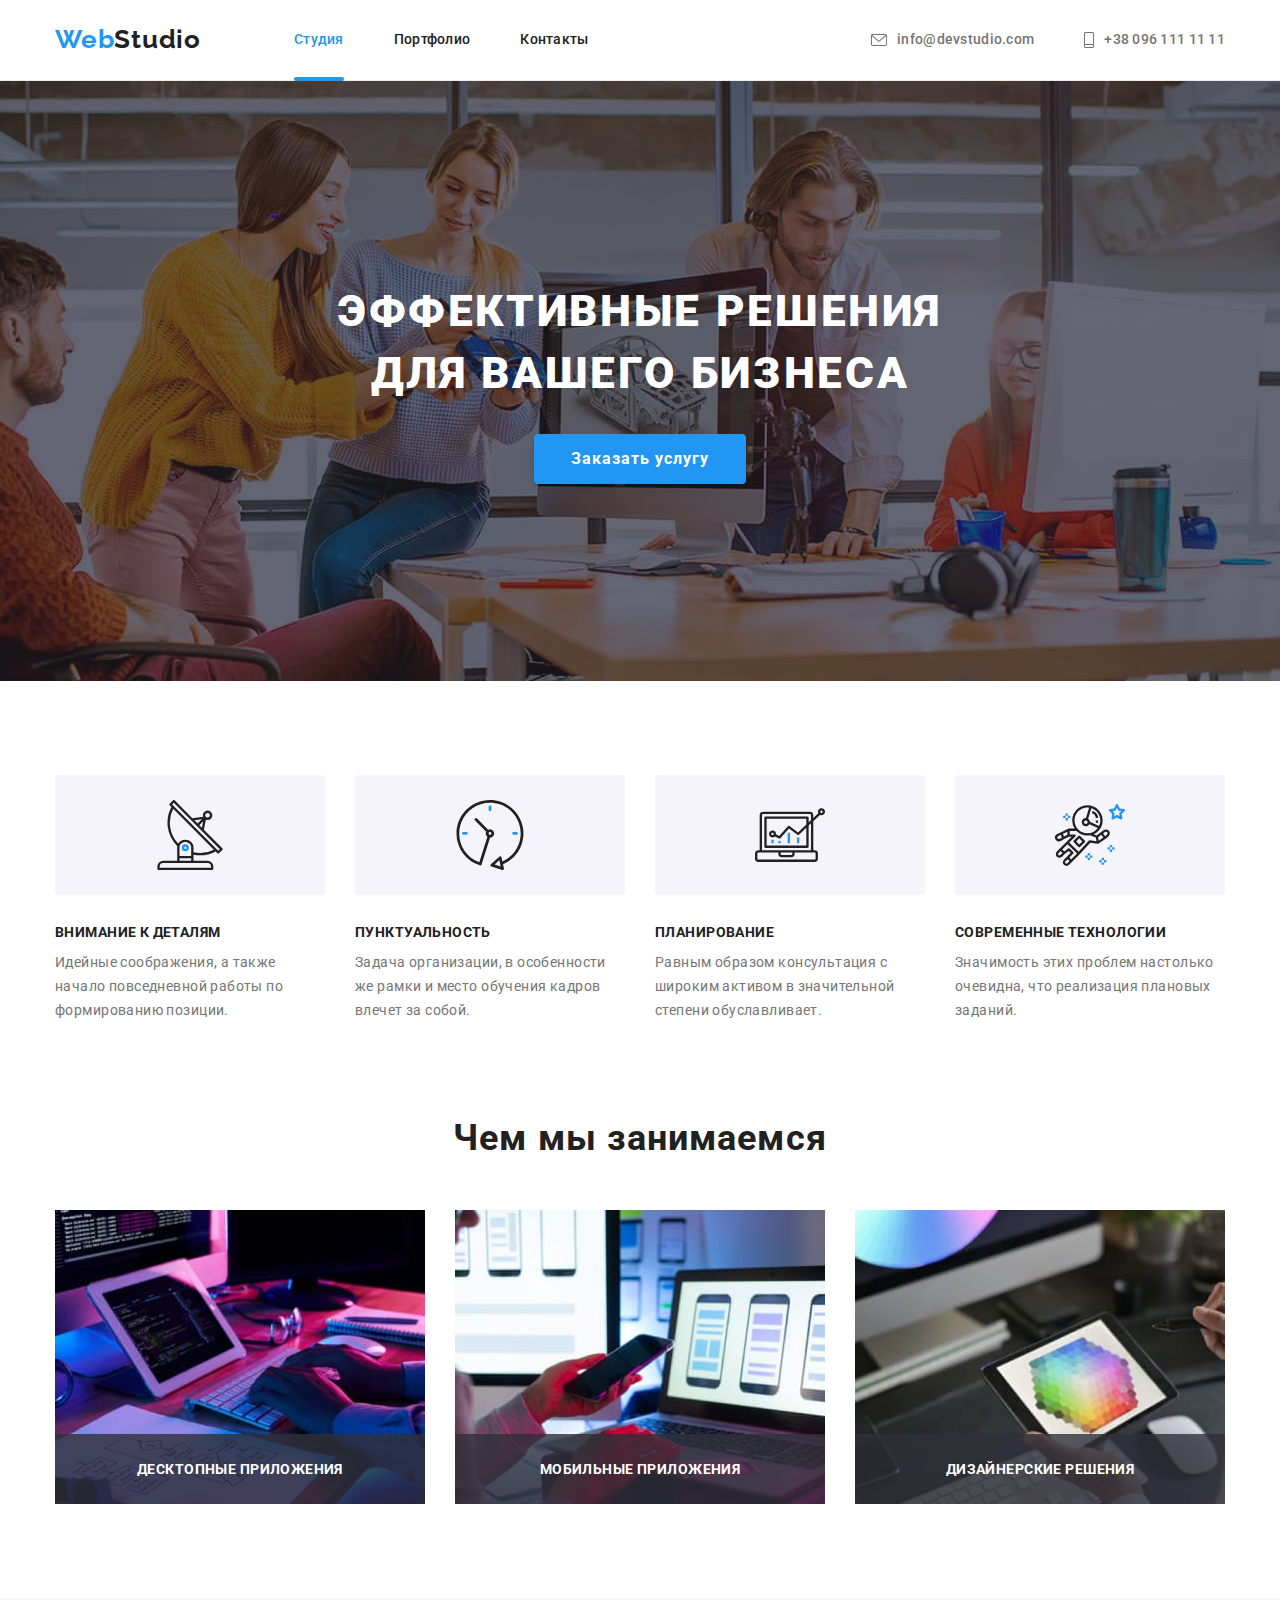
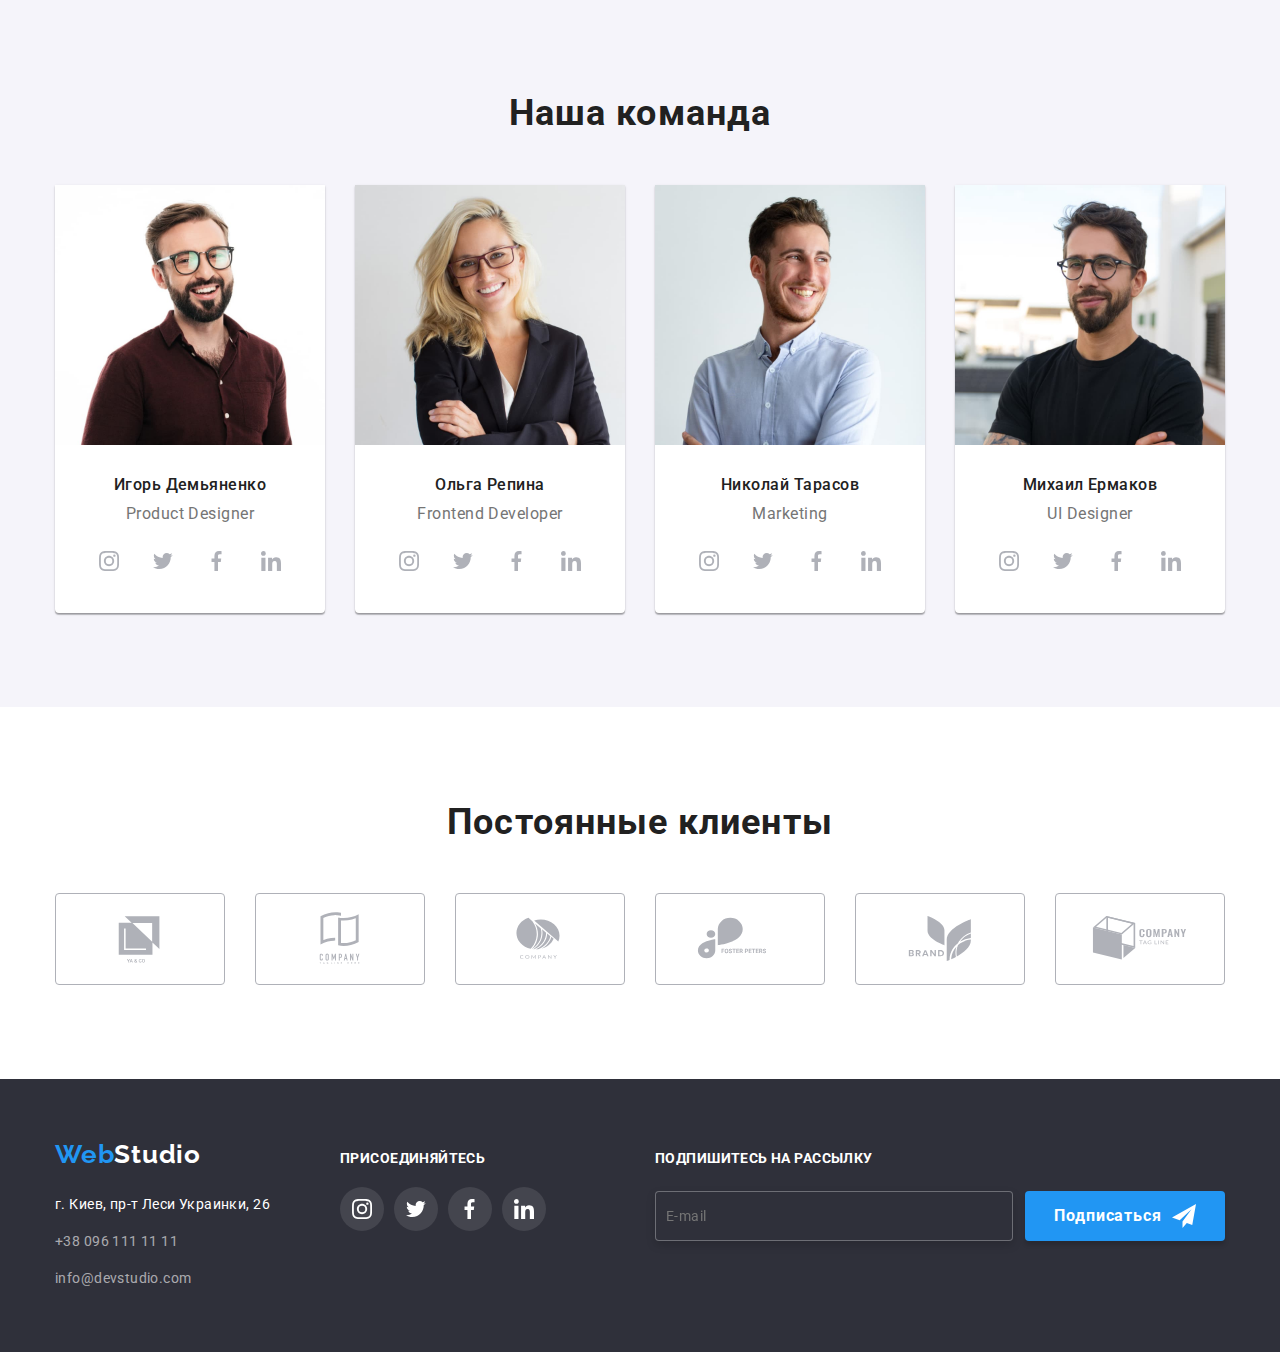
==== commit f2550e2e: "Add files via upload" ====
--- a/index.html
+++ b/index.html
@@ -28,34 +28,34 @@
   </head>
   <body>
     <header class="header">
-      <div class="container header_container">
-        <nav class="header_nav">
-          <a class="header_list link" href="/"
-            >Web<span class="header_list-logo">Studio</span></a
+      <div class="container header__container">
+        <nav class="header__nav">
+          <a class="header__list link" href="/"
+            >Web<span class="header__list-logo">Studio</span></a
           >
-          <ul class="header_nav-list list">
-            <li class="header_nav-list-item">
-              <a class="header_nav-link header_current link" href="./index.html"> Студия </a>
-            </li>
-            <li class="header_nav-list-item">
-              <a class="header_nav-link link" href="./portfolio.html"> Портфолио </a>
-            </li>
-            <li><a class="header_nav-link link" href=""> Контакты </a></li>
+          <ul class="header__nav-list list">
+            <li class="header__nav-list-item">
+              <a class="header__nav-link header__current link" href="./index.html"> Студия </a>
+            </li>
+            <li class="header__nav-list-item">
+              <a class="header__nav-link link" href="./portfolio.html"> Портфолио </a>
+            </li>
+            <li><a class="header__nav-link link" href=""> Контакты </a></li>
           </ul>
         </nav>
 
-        <ul class="header_info-txt list">
-          <li class="header_info-item">
-            <a class="header_info link" href="mailoto:info@devstudio.com">
-              <svg class="header_ikon" width="16px" height="12px">
+        <ul class="header__info-txt list">
+          <li class="header__info-item">
+            <a class="header__info link" href="mailoto:info@devstudio.com">
+              <svg class="header__ikon" width="16px" height="12px">
                 <use href="./img/icons.svg/icons.svg.svg#post"></use>
               </svg>
               info@devstudio.com
             </a>
           </li>
           <li>
-            <a class="header_info link" href="tel:+380961111111">
-              <svg class="header_ikon" width="10px" height="16px">
+            <a class="header__info link" href="tel:+380961111111">
+              <svg class="header__ikon" width="10px" height="16px">
                 <use href="./img/icons.svg/icons.svg.svg#tel"></use>
               </svg>
               +38 096 111 11 11
@@ -411,7 +411,7 @@
         </div>
       </section>
 
-      <section>
+      <section class="top-clients">
         <div class="container">
           <h2 class="clients">Постоянные клиенты</h2>
           <ul class="clients-all list link">
--- a/css/main.min.css
+++ b/css/main.min.css
@@ -1,2 +1,2 @@
-:root{--first-txt-color: #ffffff;--title-txt-color: #212121;--main-txt-color: #757575;--footer-info-txt: rgba(255, 255, 255, 0.6);--accent-txt-color: #2196f3;--background-color: #2f303a;--background-color-team: #f5f4fa;--main-font: "Roboto", sans-serif;--second-font: "Raleway", sans-serif}.list{padding-left:0;margin-top:0;margin-bottom:0;list-style:none}.link{text-decoration:none}body{font-family:var(--main-font);font-size:14px;line-height:1.14;letter-spacing:0.03em;color:var(--title-txt-color)}h1,h2,h3,h4,p{margin:0;padding:0}ul{padding:0;margin:0}.section{padding-top:94px;padding-bottom:94px}.container{width:1200px;padding-left:15px;padding-right:15px;margin-right:auto;margin-left:auto}img{display:block;max-width:100%;height:auto}.header{border-bottom:var(--first-txt-color);background-color:var(--first-txt-color);border-bottom:1px solid #ececec}.header_info-txt{margin-left:auto;display:flex}.header_ikon{fill:var(--main-txt-color);margin-right:10px;fill:currentColor;transition:color 250ms cubic-bezier(0.4, 0, 0.2, 1)}.header_nav{display:flex;align-items:center;align-items:center}.header_nav-list{display:flex;align-items:center}.header_nav-link{position:relative;padding-top:32px;padding-bottom:32px;display:block}.header_nav-list-item{margin-right:50px}.header_nav-link:last-child{margin-right:0}.header_container{display:flex;align-items:center}.header_list{margin-right:93px;padding-top:24px;padding-bottom:25px}.header_info{padding-top:32px;padding-bottom:32px}.header_info-item{margin-right:50px}.header_info:last-child{margin-right:0}.header_list{font-family:var(--second-font);font-style:normal;font-weight:bold;font-size:26px;line-height:1.2;letter-spacing:0.03em;color:var(--accent-txt-color)}.header_list-logo{font-family:var(--second-font);font-style:normal;font-weight:bold;font-size:26px;line-height:1.2;letter-spacing:0.03em;color:var(--title-txt-color)}.header_nav-link{font-weight:500;font-size:14px;line-height:1.14;letter-spacing:0.02em;color:var(--title-txt-color);transition:color 250ms cubic-bezier(0.4, 0, 0.2, 1)}.header_nav-link:hover,.header_nav-link:focus{color:var(--accent-txt-color)}.header_info{display:flex;align-items:center;font-weight:500;font-size:14px;line-height:1.14;letter-spacing:0.02em;color:var(--main-txt-color);transition:color 250ms cubic-bezier(0.4, 0, 0.2, 1)}.header_info:hover,.header_info:focus{color:var(--accent-txt-color)}.header_info:hover>.header_ikon:hover,.header_ikon:focus{fill:var(--accent-txt-color)}.header_ikon{transition:fill 250ms cubic-bezier(0.4, 0, 0.2, 1)}.header_current{color:#2196f3}.header_current:after{content:"";position:absolute;bottom:-1px;left:0;display:block;width:100%;height:4px;background:#2196f3;border-radius:2px}.hero{align-items:center;padding-top:200px;padding-bottom:200px;text-align:center;background-color:var(--background-color)}.hero-title{width:696px;margin:auto;font-family:Roboto;font-style:normal;font-weight:900;font-size:44px;line-height:1.4;text-align:center;letter-spacing:0.06em;text-transform:uppercase;color:var(--first-txt-color)}.main_btn{margin-top:30px;border:none;height:50px;background:var(--accent-txt-color);box-shadow:0px 4px 4px rgba(0,0,0,0.15);border-radius:4px;color:var(--first-txt-color);cursor:pointer}.button-txt{padding:9px 31px;height:30px;left:732px;top:440px;font-weight:bold;font-size:16px;font-family:Roboto;font-style:normal;display:flex;align-items:center;text-align:center;letter-spacing:0.06em;line-height:2;color:var(--first-txt-color)}.overlay{max-width:1600px;margin-left:auto;margin-right:auto;background-image:linear-gradient(to right, rgba(47,48,58,0.4), rgba(47,48,58,0.4)),url("../img/bgr(9)(1).jpg");background-repeat:no-repeat;background-position:center;background-size:cover;height:600px}.adds-title-main{visibility:hidden;position:absolute;width:1px;height:1px;margin:-1px;padding:0;overflow:hidden;border:0;clip:rect(0 0 0 0)}.adds-about{display:flex;align-items:center}.adds-list{margin-right:30px}.adds-list:last-child{margin:0}.adds-title{margin-bottom:10px;font-weight:bold;font-size:14px;line-height:1.14;letter-spacing:0.03em;text-transform:uppercase;color:var(--title-txt-color)}.adds-text{width:270px;font-size:14px;line-height:1.7;letter-spacing:0.03em;color:var(--main-txt-color)}.adds-antenna{background-color:var(--background-color-team);border-radius:4px;width:270px;height:120px;display:flex;align-items:center;justify-content:center;margin-bottom:30px}.about{padding-top:0}.about-us{margin-bottom:50px;font-weight:bold;font-size:36px;line-height:1.2;text-align:center;letter-spacing:0.03em;color:var(--title-txt-color)}.about-us-list{display:flex;align-items:center}.about-us-img{margin-right:30px;display:block;height:auto;max-width:100%}.about-us-img:last-child{margin:0}.about-container{position:relative}.about-txt{display:flex;align-items:center;justify-content:center;font-weight:700;position:absolute;bottom:0;left:0;width:370px;height:70px;font-size:14px;line-height:16px;text-align:center;letter-spacing:0.03em;text-transform:uppercase;color:#ffffff;background:rgba(47,48,58,0.8)}.team{background-color:var(--background-color-team)}.team-title{margin-bottom:50px;font-weight:bold;font-size:36px;line-height:1.2;text-align:center;letter-spacing:0.03em;color:var(--title-txt-color)}.team-people{display:flex;align-items:center}.team-people-img{text-align:center;margin-right:30px;background:var(--first-txt-color);box-shadow:0px 1px 3px rgba(0,0,0,0.12),0px 1px 1px rgba(0,0,0,0.14),0px 2px 1px rgba(0,0,0,0.2);border-radius:0px 0px 4px 4px}.team-people-img:last-child{margin:0}.team-names{font-weight:500;font-size:16px;line-height:1.2;text-align:center;letter-spacing:0.03em;color:var(--title-txt-color)}.team-work{margin-top:10px;font-weight:normal;font-size:16px;line-height:1.2;text-align:center;letter-spacing:0.03em;color:var(--main-txt-color)}.team-people-info{padding-top:30px;padding-bottom:30px}.team-icons{width:20px;height:20px}.social-link{margin-top:16px;display:flex;justify-content:center;align-items:center;width:44px;height:44px;border-radius:50%;fill:#afb1b8;background-color:var(--first-txt-color);transition:fill 250ms cubic-bezier(0.4, 0, 0.2, 1)}.social{display:flex;justify-content:center}.social-item:not(:last-child){margin-right:10px;background-size:contain}.social-link:hover,.social-link:focus{background-color:var(--accent-txt-color);fill:var(--first-txt-color)}.clients{font-weight:700;font-size:36px;line-height:42px;text-align:center;letter-spacing:0.03em;color:var(--title-txt-color);margin-top:94px;margin-bottom:50px}.clients-all{display:flex;margin-bottom:94px}.clients-info{margin-right:30px}.clients-href{display:flex;justify-content:center;align-items:center;width:170px;height:92px;color:#afb1b8;border:1px solid #afb1b8;border-radius:4px;transition:color 250ms cubic-bezier(0.4, 0, 0.2, 1)}.clients-link{fill:currentColor}.clients-href:hover,.clients-href:focus{color:var(--accent-txt-color);border-color:var(--accent-txt-color)}.footer{padding-top:60px;padding-bottom:60px;background-color:var(--background-color)}.footer-logo{font-weight:bold;font-size:26px;line-height:1.2;letter-spacing:0.03em;color:var(--first-txt-color)}.header-list-footer{margin-top:60px;font-family:Raleway;font-style:normal;font-weight:bold;font-size:26px;line-height:1.2;letter-spacing:0.03em;color:var(--accent-txt-color)}.footer-addres{margin-top:20px}.footer-list-item{margin-bottom:9px}.footer-list-item:last-child{margin:0}.footer-item-first{font-style:normal;font-weight:normal;font-size:14px;line-height:2;letter-spacing:0.03em;color:var(--first-txt-color)}.footer-item{font-style:normal;font-weight:normal;font-size:14px;line-height:2;letter-spacing:0.03em;color:var(--footer-info-txt)}.footer-title{margin-bottom:20px;font-weight:700;font-size:14px;line-height:1.14;letter-spacing:0.03em;text-transform:uppercase;color:var(--first-txt-color)}.footer-media{display:flex;justify-content:center}.footer-list-media:not(:last-child){margin-right:10px;background-size:contain}.footer-link{transition:fill 250ms cubic-bezier(0.4, 0, 0.2, 1);display:flex;justify-content:center;align-items:center;width:44px;height:44px;border-radius:50%;fill:var(--first-txt-color);background-color:rgba(255,255,255,0.1)}.footer-link:hover,.footer-link:focus{background-color:var(--accent-txt-color);fill:var(--first-txt-color)}.footer-icons{width:20px;height:20px}.footer-box{display:flex;align-items:baseline}.footer-social-linc{margin-left:70px}.subscribe-box{margin-left:93px}.subscribe-txt{margin-bottom:20px;font-weight:700;font-size:14px;line-height:1.14;letter-spacing:0.03em;text-transform:uppercase;color:var(--first-txt-color)}.subscribe-input{width:358px;height:50px;border:1px solid rgba(255,255,255,0.3);box-sizing:border-box;filter:drop-shadow(0px 4px 4px rgba(0,0,0,0.15));border-radius:4px;background:#2f303a;letter-spacing:0.03em;color:rgba(255,255,255,0.6)}.subscribe-btn{border-radius:4px;justify-content:center;align-items:center;text-align:center;display:flex;position:relative;width:200px;height:50px;background:#2196f3;box-shadow:0px 4px 4px rgba(0,0,0,0.15);border:none;font-weight:700;font-size:16px;line-height:2;margin-left:12px;letter-spacing:0.06em;cursor:pointer;color:#ffffff}.subscribe-icons{width:24px;height:24px;margin-left:10px}.subscribe-form-fild{display:flex;align-items:flex-end}.agreement-icon{position:absolute;left:54px;top:447px;transition:250ms cubic-bezier(0.4, 0, 0.2, 1)}.agreement-icon-done{position:absolute;left:54px;top:447px;opacity:0;transition:250ms cubic-bezier(0.4, 0, 0.2, 1)}.form-checkbox{position:absolute;width:1px;height:1px;margin:-1px;border:0;padding:0;white-space:nowrap;clip-path:inset(100%);clip:rect(0 0 0 0);overflow:hidden}.form-checkbox:checked+.agreement-box>.agreement-icon{opacity:0;transition:opacity 250ms cubic-bezier(0.4, 0, 0.2, 1)}.form-checkbox:checked+.agreement-box>.agreement-icon-done{opacity:1;background:#2196f3;border-radius:2px;transition:opacity 250ms cubic-bezier(0.4, 0, 0.2, 1)}.agreement-txt{margin-left:27px;display:flex;justify-content:center;font-weight:400;font-size:14px;line-height:1.7;margin-top:20px;letter-spacing:0.03em;color:#757575}.agreement-link{color:var(--accent-txt-color);display:flex;margin-left:5px}.backdrop{position:fixed;width:100vw;height:100vh;top:0;left:50%;transform:translateX(-50%);background:rgba(0,0,0,0.2);transition:opacity 250ms cubic-bezier(0.4, 0, 0.2, 1),visibility 250ms cubic-bezier(0.4, 0, 0.2, 1);opacity:1;visibility:visible;pointer-events:initial}.backdrop.is-hidden{opacity:0;visibility:hidden;pointer-events:none}.modal-wrapper{position:absolute;top:50%;left:50%;width:528px;padding:40px;transform:translate(-50%, -50%);background-color:var(--first-txt-color);box-shadow:0px 1px 3px rgba(0,0,0,0.12),0px 1px 1px rgba(0,0,0,0.14),0px 2px 1px rgba(0,0,0,0.2);border-radius:4px}.modal-btn{transition:fill 250ms cubic-bezier(0.4, 0, 0.2, 1);display:flex;align-items:center;justify-content:center;position:absolute;top:8px;right:8px;background:#ffffff;border-radius:50%;cursor:pointer;width:30px;height:30px;box-sizing:border-box}.modal-btn:hover,.modal-btn:focus{fill:var(--accent-txt-color)}.btm-modal-icon{display:flex}.modal-name{font-weight:700;font-size:20px;line-height:1.15;text-align:center;letter-spacing:0.03em;color:var(--title-txt-color)}.form-container{display:flex;flex-direction:column;margin-top:12px}.form-label{position:relative;font-size:12px;line-height:1.2;letter-spacing:0.01em;color:#757575}.form-textarea{resize:none;padding:12px 16px;width:448px;height:120px;border:1px solid rgba(33,33,33,0.2);box-sizing:border-box;border-radius:4px;font-size:12px;line-height:14px;letter-spacing:0.01em;color:rgba(96,58,58,0.5)}.form-lines{margin-bottom:10px}input{padding:10px}label{display:flex;flex-direction:column;margin-bottom:4px}.form-input{width:448px;height:40px;font-weight:700;font-size:20px;line-height:23px;padding-left:42px;letter-spacing:0.03em;font-weight:400;font-size:14px;line-height:24px;color:#5b5353;border:1px solid rgba(33,33,33,0.2);box-sizing:border-box;border-radius:4px;outline:transparent}.icon-username{position:absolute;top:104px;left:52px;width:18px;height:18px;display:inline-block}.icon-phone{position:absolute;top:172px;left:52px;width:18px;height:18px;display:inline-block}.icon-email{position:absolute;top:240px;left:52px;width:18px;height:18px;display:inline-block}.form-textarea{color:#212121;outline:transparent}.form-textarea:focus{border-color:var(--accent-txt-color);cursor:pointer}.form-input:focus{border-color:var(--accent-txt-color);cursor:pointer}.form-input:focus+.icon{fill:var(--accent-txt-color)}.btn-subbmit{margin:auto;display:flex;justify-content:center;align-items:center;align-content:center;width:200px;height:50px;padding:10px 55px 10px 56px;background:#2196f3;box-shadow:0px 4px 4px rgba(0,0,0,0.15);border-radius:4px;color:var(--first-txt-color);font-size:inherit;cursor:pointer;margin-top:30px;font-weight:700;font-size:16px;line-height:1.9;letter-spacing:0.06em}.btn-subbmit:hover,.btn-subbmit:focus{background-color:#188ce8}.nav-title-portfolio{visibility:hidden;position:absolute;width:1px;height:1px;margin:-1px;padding:0;overflow:hidden;border:0;clip:rect(0 0 0 0)}.portfolio-buttom{width:73px;height:38px;left:495px;top:174px}.buttun-list{display:flex;align-items:center;justify-content:center;margin-bottom:50px}.button-portfolio{margin-right:8px}.button-portfolio-txt{border:0 transparent;border-radius:4px;padding:6px 22px;color:var(--title-txt-color);background-color:var(--background-color-team);font-family:Roboto, sans-serif;font-weight:500;font-size:16px;line-height:1.6;letter-spacing:0.03em;transition:color 250ms cubic-bezier(0.4, 0, 0.2, 1);transition:box-shadow 250ms cubic-bezier(0.4, 0, 0.2, 1)}.button-portfolio-txt:hover,.button-portfolio-txt:focus{background-color:var(--accent-txt-color);color:var(--primary-white-color);box-shadow:0 2px 2px rgba(0,0,0,0.12),0 1px 2px rgba(0,0,0,0.08),0 3px 1px rgba(0,0,0,0.1);cursor:pointer;color:var(--first-txt-color)}.portfolio-title{margin-bottom:4px;font-style:normal;font-weight:bold;font-size:18px;line-height:2;letter-spacing:0.06em;color:var(--title-txt-color)}.portfolio-discription{font-style:normal;font-weight:normal;font-size:16px;line-height:2;letter-spacing:0.03em;color:var(--main-txt-color)}.portfolio{display:flex;flex-wrap:wrap}.potrfolio-cards{margin-right:30px;margin-bottom:30px}.radious:hover,.radious:focus{box-shadow:0px 1px 1px rgba(0,0,0,0.12),0px 4px 4px rgba(0,0,0,0.06),1px 4px 6px rgba(0,0,0,0.16)}.radious{display:block;transition:box-shadow 250ms cubic-bezier(0.4, 0, 0.2, 1)}.portfolio-cards{padding:20px 24px 20px 24px;border-bottom:1px solid #eeeeee;border-left:1px solid #eeeeee;border-right:1px solid #eeeeee}.potrfolio-cards:nth-child(3n+3){margin-right:0px}li:last-child{margin-right:0px}.potrfolio-cards:nth-last-child(-n+3){margin-bottom:0}.portfolio-wrapper{position:relative;cursor:pointer;overflow:hidden}.portfolio-info{transition:250ms cubic-bezier(0.4, 0, 0.2, 1);transform:translateY(100%);display:flex;align-items:center;justify-content:center;padding:63px 24px;position:absolute;width:100%;height:100%;bottom:0;left:0;color:var(--first-txt-color);font-size:18px;line-height:1.5;letter-spacing:0.03em;background:rgba(33,150,243,0.9)}.potrfolio-cards:hover .portfolio-info{transform:translateY(0%)}
+:root{--first-txt-color: #ffffff;--title-txt-color: #212121;--main-txt-color: #757575;--footer-info-txt: rgba(255, 255, 255, 0.6);--accent-txt-color: #2196f3;--background-color: #2f303a;--background-color-team: #f5f4fa;--main-font: "Roboto", sans-serif;--second-font: "Raleway", sans-serif}.list{padding-left:0;margin-top:0;margin-bottom:0;list-style:none}.link{text-decoration:none}body{font-family:var(--main-font);font-size:14px;line-height:1.14;letter-spacing:0.03em;color:var(--title-txt-color)}h1,h2,h3,h4,p{margin:0;padding:0}ul{padding:0;margin:0}.section{padding-top:94px;padding-bottom:94px}.container{width:1200px;padding-left:15px;padding-right:15px;margin-right:auto;margin-left:auto}img{display:block;max-width:100%;height:auto}.header{border-bottom:var(--first-txt-color);background-color:var(--first-txt-color);border-bottom:1px solid #ececec}.header__info-txt{margin-left:auto;display:flex}.header__ikon{fill:var(--main-txt-color);margin-right:10px;fill:currentColor;transition:color 250ms cubic-bezier(0.4, 0, 0.2, 1)}.header__nav{display:flex;align-items:center;align-items:center}.header__nav-list{display:flex;align-items:center}.header__nav-link{position:relative;padding-top:32px;padding-bottom:32px;display:block}.header__nav-list-item{margin-right:50px}.header__nav-link:last-child{margin-right:0}.header__container{display:flex;align-items:center}.header__list{margin-right:93px;padding-top:24px;padding-bottom:25px}.header__info{padding-top:32px;padding-bottom:32px}.header__info-item{margin-right:50px}.header__info:last-child{margin-right:0}.header__list{font-family:var(--second-font);font-style:normal;font-weight:bold;font-size:26px;line-height:1.2;letter-spacing:0.03em;color:var(--accent-txt-color)}.header__list-logo{font-family:var(--second-font);font-style:normal;font-weight:bold;font-size:26px;line-height:1.2;letter-spacing:0.03em;color:var(--title-txt-color)}.header__nav-link{font-weight:500;font-size:14px;line-height:1.14;letter-spacing:0.02em;color:var(--title-txt-color);transition:color 250ms cubic-bezier(0.4, 0, 0.2, 1)}.header__nav-link:hover,.header__nav-link:focus{color:var(--accent-txt-color)}.header__info{display:flex;align-items:center;font-weight:500;font-size:14px;line-height:1.14;letter-spacing:0.02em;color:var(--main-txt-color);transition:color 250ms cubic-bezier(0.4, 0, 0.2, 1)}.header__info:hover,.header__info:focus{color:var(--accent-txt-color)}.header__info:hover>.header__ikon:hover,.header__ikon:focus{fill:var(--accent-txt-color)}.header__ikon{transition:fill 250ms cubic-bezier(0.4, 0, 0.2, 1)}.header__current{color:#2196f3}.header__current:after{content:"";position:absolute;bottom:-1px;left:0;display:block;width:100%;height:4px;background:#2196f3;border-radius:2px}.hero{align-items:center;padding-top:200px;padding-bottom:200px;text-align:center;background-color:var(--background-color)}.hero-title{width:696px;margin:auto;font-family:Roboto;font-style:normal;font-weight:900;font-size:44px;line-height:1.4;text-align:center;letter-spacing:0.06em;text-transform:uppercase;color:var(--first-txt-color)}.main_btn{margin-top:30px;border:none;height:50px;background:var(--accent-txt-color);box-shadow:0px 4px 4px rgba(0,0,0,0.15);border-radius:4px;color:var(--first-txt-color);cursor:pointer}.button-txt{padding:9px 31px;height:30px;left:732px;top:440px;font-weight:bold;font-size:16px;font-family:Roboto;font-style:normal;display:flex;align-items:center;text-align:center;letter-spacing:0.06em;line-height:2;color:var(--first-txt-color)}.overlay{max-width:1600px;margin-left:auto;margin-right:auto;background-image:linear-gradient(to right, rgba(47,48,58,0.4), rgba(47,48,58,0.4)),url("../img/bgr(9)(1).jpg");background-repeat:no-repeat;background-position:center;background-size:cover;height:600px}.adds-title-main{visibility:hidden;position:absolute;width:1px;height:1px;margin:-1px;padding:0;overflow:hidden;border:0;clip:rect(0 0 0 0)}.adds-about{display:flex;align-items:center}.adds-list{margin-right:30px}.adds-list:last-child{margin:0}.adds-title{margin-bottom:10px;font-weight:bold;font-size:14px;line-height:1.14;letter-spacing:0.03em;text-transform:uppercase;color:var(--title-txt-color)}.adds-text{width:270px;font-size:14px;line-height:1.7;letter-spacing:0.03em;color:var(--main-txt-color)}.adds-antenna{background-color:var(--background-color-team);border-radius:4px;width:270px;height:120px;display:flex;align-items:center;justify-content:center;margin-bottom:30px}.about{padding-top:0}.about-us{margin-bottom:50px;font-weight:bold;font-size:36px;line-height:1.2;text-align:center;letter-spacing:0.03em;color:var(--title-txt-color)}.about-us-list{display:flex;align-items:center}.about-us-img{margin-right:30px;display:block;height:auto;max-width:100%}.about-us-img:last-child{margin:0}.about-container{position:relative}.about-txt{display:flex;align-items:center;justify-content:center;font-weight:700;position:absolute;bottom:0;left:0;width:370px;height:70px;font-size:14px;line-height:16px;text-align:center;letter-spacing:0.03em;text-transform:uppercase;color:#ffffff;background:rgba(47,48,58,0.8)}.team{background-color:var(--background-color-team)}.team-title{margin-bottom:50px;font-weight:bold;font-size:36px;line-height:1.2;text-align:center;letter-spacing:0.03em;color:var(--title-txt-color)}.team-people{display:flex;align-items:center}.team-people-img{text-align:center;margin-right:30px;background:var(--first-txt-color);box-shadow:0px 1px 3px rgba(0,0,0,0.12),0px 1px 1px rgba(0,0,0,0.14),0px 2px 1px rgba(0,0,0,0.2);border-radius:0px 0px 4px 4px}.team-people-img:last-child{margin:0}.team-names{font-weight:500;font-size:16px;line-height:1.2;text-align:center;letter-spacing:0.03em;color:var(--title-txt-color)}.team-work{margin-top:10px;font-weight:normal;font-size:16px;line-height:1.2;text-align:center;letter-spacing:0.03em;color:var(--main-txt-color)}.team-people-info{padding-top:30px;padding-bottom:30px}.team-icons{width:20px;height:20px}.social-link{display:flex;justify-content:center;align-items:center;width:44px;height:44px;border-radius:50%;fill:#afb1b8;background-color:var(--first-txt-color);transition:fill 250ms cubic-bezier(0.4, 0, 0.2, 1)}.social{display:flex;justify-content:center;margin-top:16px}.social-item:not(:last-child){margin-right:10px;background-size:contain}.social-link:hover,.social-link:focus{background-color:var(--accent-txt-color);fill:var(--first-txt-color)}.clients{font-weight:700;font-size:36px;line-height:42px;text-align:center;letter-spacing:0.03em;color:var(--title-txt-color);margin-bottom:50px}.top-clients{margin-top:94px;margin-bottom:94px}.clients-all{display:flex}.clients-info{margin-right:30px}.clients-href{display:flex;justify-content:center;align-items:center;width:170px;height:92px;color:#afb1b8;border:1px solid #afb1b8;border-radius:4px;transition:color 250ms cubic-bezier(0.4, 0, 0.2, 1)}.clients-link{fill:currentColor}.clients-href:hover,.clients-href:focus{color:var(--accent-txt-color);border-color:var(--accent-txt-color)}.footer{padding-top:60px;padding-bottom:60px;background-color:var(--background-color)}.footer-logo{font-weight:bold;font-size:26px;line-height:1.2;letter-spacing:0.03em;color:var(--first-txt-color)}.header-list-footer{margin-top:60px;font-family:Raleway;font-style:normal;font-weight:bold;font-size:26px;line-height:1.2;letter-spacing:0.03em;color:var(--accent-txt-color)}.footer-addres{margin-top:20px}.footer-list-item{margin-bottom:9px}.footer-list-item:last-child{margin:0}.footer-item-first{font-style:normal;font-weight:normal;font-size:14px;line-height:2;letter-spacing:0.03em;color:var(--first-txt-color)}.footer-item{font-style:normal;font-weight:normal;font-size:14px;line-height:2;letter-spacing:0.03em;color:var(--footer-info-txt)}.footer-title{margin-bottom:20px;font-weight:700;font-size:14px;line-height:1.14;letter-spacing:0.03em;text-transform:uppercase;color:var(--first-txt-color)}.footer-media{display:flex;justify-content:center}.footer-list-media:not(:last-child){margin-right:10px;background-size:contain}.footer-link{transition:fill 250ms cubic-bezier(0.4, 0, 0.2, 1);display:flex;justify-content:center;align-items:center;width:44px;height:44px;border-radius:50%;fill:var(--first-txt-color);background-color:rgba(255,255,255,0.1)}.footer-link:hover,.footer-link:focus{background-color:var(--accent-txt-color);fill:var(--first-txt-color)}.footer-icons{width:20px;height:20px}.footer-box{display:flex;align-items:baseline}.footer-social-linc{margin-left:70px}.subscribe-box{margin-left:auto}.subscribe-txt{margin-bottom:20px;font-weight:700;font-size:14px;line-height:1.14;letter-spacing:0.03em;text-transform:uppercase;color:var(--first-txt-color)}.subscribe-input{width:358px;height:50px;border:1px solid rgba(255,255,255,0.3);box-sizing:border-box;filter:drop-shadow(0px 4px 4px rgba(0,0,0,0.15));border-radius:4px;background:#2f303a;letter-spacing:0.03em;color:rgba(255,255,255,0.6)}.subscribe-btn{border-radius:4px;justify-content:center;align-items:center;text-align:center;display:flex;position:relative;width:200px;height:50px;background:#2196f3;box-shadow:0px 4px 4px rgba(0,0,0,0.15);border:none;font-weight:700;font-size:16px;line-height:2;margin-left:12px;letter-spacing:0.06em;cursor:pointer;color:#ffffff}.subscribe-icons{width:24px;height:24px;margin-left:10px}.subscribe-form-fild{display:flex;align-items:flex-end}.agreement-icon{position:absolute;left:54px;top:447px;transition:250ms cubic-bezier(0.4, 0, 0.2, 1)}.agreement-icon-done{position:absolute;left:54px;top:447px;opacity:0;transition:250ms cubic-bezier(0.4, 0, 0.2, 1)}.form-checkbox{position:absolute;width:1px;height:1px;margin:-1px;border:0;padding:0;white-space:nowrap;clip-path:inset(100%);clip:rect(0 0 0 0);overflow:hidden}.form-checkbox:checked+.agreement-box>.agreement-icon{opacity:0;transition:opacity 250ms cubic-bezier(0.4, 0, 0.2, 1)}.form-checkbox:checked+.agreement-box>.agreement-icon-done{opacity:1;background:#2196f3;border-radius:2px;transition:opacity 250ms cubic-bezier(0.4, 0, 0.2, 1)}.agreement-txt{margin-left:27px;display:flex;justify-content:center;font-weight:400;font-size:14px;line-height:1.7;margin-top:20px;letter-spacing:0.03em;color:#757575}.agreement-link{color:var(--accent-txt-color);display:flex;margin-left:5px}.backdrop{position:fixed;width:100vw;height:100vh;top:0;left:50%;transform:translateX(-50%);background:rgba(0,0,0,0.2);transition:opacity 250ms cubic-bezier(0.4, 0, 0.2, 1),visibility 250ms cubic-bezier(0.4, 0, 0.2, 1);opacity:1;visibility:visible;pointer-events:initial}.backdrop.is-hidden{opacity:0;visibility:hidden;pointer-events:none}.modal-wrapper{position:absolute;top:50%;left:50%;width:528px;padding:40px;transform:translate(-50%, -50%);background-color:var(--first-txt-color);box-shadow:0px 1px 3px rgba(0,0,0,0.12),0px 1px 1px rgba(0,0,0,0.14),0px 2px 1px rgba(0,0,0,0.2);border-radius:4px}.modal-btn{transition:fill 250ms cubic-bezier(0.4, 0, 0.2, 1);display:flex;align-items:center;justify-content:center;position:absolute;top:8px;right:8px;background:#ffffff;border-radius:50%;cursor:pointer;width:30px;height:30px;box-sizing:border-box}.modal-btn:hover,.modal-btn:focus{fill:var(--accent-txt-color)}.btm-modal-icon{display:flex}.modal-name{font-weight:700;font-size:20px;line-height:1.15;text-align:center;letter-spacing:0.03em;color:var(--title-txt-color)}.form-container{display:flex;flex-direction:column;margin-top:12px}.form-label{position:relative;font-size:12px;line-height:1.2;letter-spacing:0.01em;color:#757575}.form-textarea{resize:none;padding:12px 16px;width:448px;height:120px;border:1px solid rgba(33,33,33,0.2);box-sizing:border-box;border-radius:4px;font-size:12px;line-height:14px;letter-spacing:0.01em;color:rgba(96,58,58,0.5)}.form-lines{margin-bottom:10px}input{padding:10px}label{display:flex;flex-direction:column;margin-bottom:4px}.form-input{width:448px;height:40px;font-weight:700;font-size:20px;line-height:23px;padding-left:42px;letter-spacing:0.03em;font-weight:400;font-size:14px;line-height:24px;color:#5b5353;border:1px solid rgba(33,33,33,0.2);box-sizing:border-box;border-radius:4px;outline:transparent}.icon-username{position:absolute;top:104px;left:52px;width:18px;height:18px;display:inline-block}.icon-phone{position:absolute;top:172px;left:52px;width:18px;height:18px;display:inline-block}.icon-email{position:absolute;top:240px;left:52px;width:18px;height:18px;display:inline-block}.form-textarea{color:#212121;outline:transparent}.form-textarea:focus{border-color:var(--accent-txt-color);cursor:pointer}.form-input:focus{border-color:var(--accent-txt-color);cursor:pointer}.form-input:focus+.icon{fill:var(--accent-txt-color)}.btn-subbmit{margin:auto;display:flex;justify-content:center;align-items:center;align-content:center;width:200px;height:50px;padding:10px 55px 10px 56px;background:#2196f3;box-shadow:0px 4px 4px rgba(0,0,0,0.15);border-radius:4px;color:var(--first-txt-color);font-size:inherit;cursor:pointer;margin-top:30px;font-weight:700;font-size:16px;line-height:1.9;letter-spacing:0.06em;border:none}.btn-subbmit:hover,.btn-subbmit:focus{background-color:#188ce8}.nav-title-portfolio{visibility:hidden;position:absolute;width:1px;height:1px;margin:-1px;padding:0;overflow:hidden;border:0;clip:rect(0 0 0 0)}.portfolio-buttom{width:73px;height:38px;left:495px;top:174px}.buttun-list{display:flex;align-items:center;justify-content:center;margin-bottom:50px}.button-portfolio{margin-right:8px}.button-portfolio-txt{border:0 transparent;border-radius:4px;padding:6px 22px;color:var(--title-txt-color);background-color:var(--background-color-team);font-family:Roboto, sans-serif;font-weight:500;font-size:16px;line-height:1.6;letter-spacing:0.03em;transition:color 250ms cubic-bezier(0.4, 0, 0.2, 1);transition:box-shadow 250ms cubic-bezier(0.4, 0, 0.2, 1)}.button-portfolio-txt:hover,.button-portfolio-txt:focus{background-color:var(--accent-txt-color);color:var(--primary-white-color);box-shadow:0 2px 2px rgba(0,0,0,0.12),0 1px 2px rgba(0,0,0,0.08),0 3px 1px rgba(0,0,0,0.1);cursor:pointer;color:var(--first-txt-color)}.portfolio-title{margin-bottom:4px;font-style:normal;font-weight:bold;font-size:18px;line-height:2;letter-spacing:0.06em;color:var(--title-txt-color)}.portfolio-discription{font-style:normal;font-weight:normal;font-size:16px;line-height:2;letter-spacing:0.03em;color:var(--main-txt-color)}.portfolio{display:flex;flex-wrap:wrap}.potrfolio-cards{margin-right:30px;margin-bottom:30px}.radious:hover,.radious:focus{box-shadow:0px 1px 1px rgba(0,0,0,0.12),0px 4px 4px rgba(0,0,0,0.06),1px 4px 6px rgba(0,0,0,0.16)}.radious{display:block;transition:box-shadow 250ms cubic-bezier(0.4, 0, 0.2, 1)}.portfolio-cards{padding:20px 24px 20px 24px;border-bottom:1px solid #eeeeee;border-left:1px solid #eeeeee;border-right:1px solid #eeeeee}.potrfolio-cards:nth-child(3n+3){margin-right:0px}li:last-child{margin-right:0px}.potrfolio-cards:nth-last-child(-n+3){margin-bottom:0}.portfolio-wrapper{position:relative;cursor:pointer;overflow:hidden}.portfolio-info{transition:250ms cubic-bezier(0.4, 0, 0.2, 1);transform:translateY(100%);display:flex;align-items:center;justify-content:center;padding:63px 24px;position:absolute;width:100%;height:100%;bottom:0;left:0;color:var(--first-txt-color);font-size:18px;line-height:1.5;letter-spacing:0.03em;background:rgba(33,150,243,0.9)}.potrfolio-cards:hover .portfolio-info{transform:translateY(0%)}
 /*# sourceMappingURL=main.min.css.map */